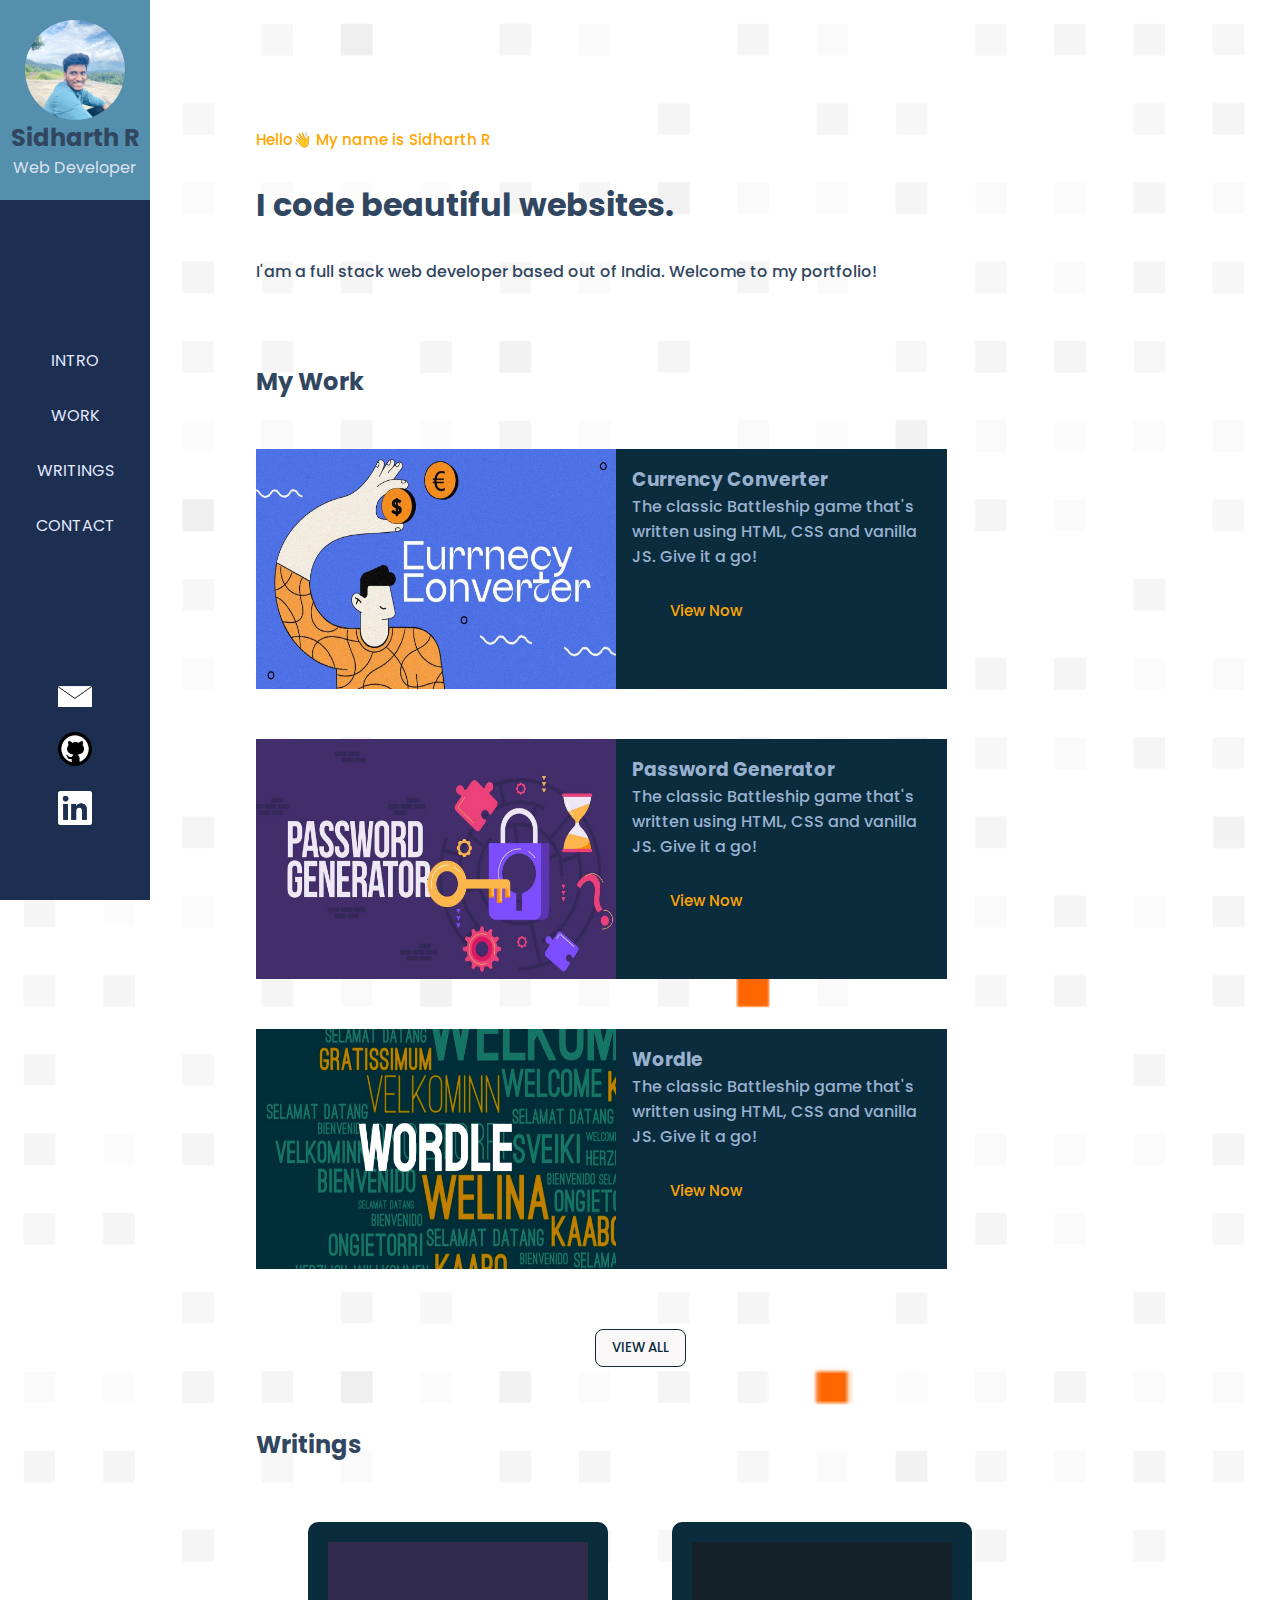
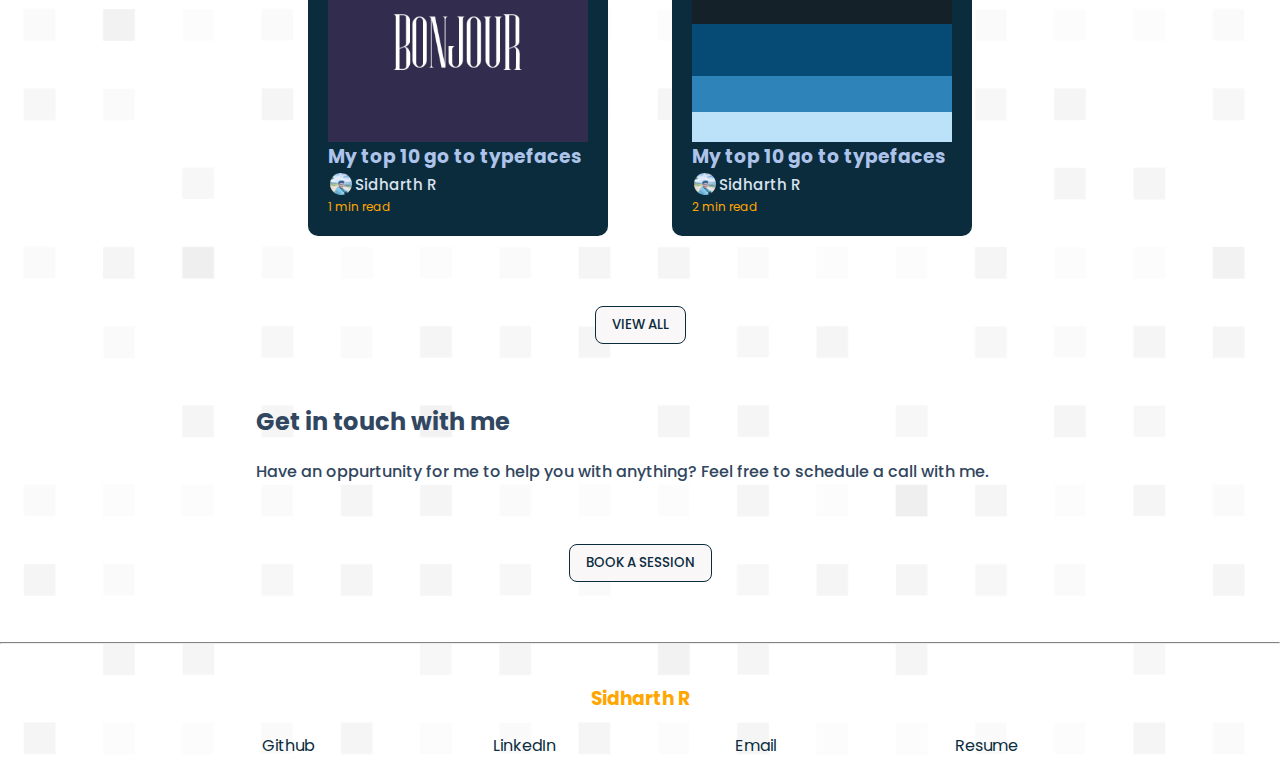
==== index.html @ 85b6b68c "initial updated" ====
<!DOCTYPE html>
<html lang="en">

<head>
    <meta charset="UTF-8">
    <meta name="viewport" content="width=device-width, initial-scale=1.0">
    <title>My Portfolio</title>
    <link rel="icon" type="image/x-icon" href="dp.jpg">
    <link rel="stylesheet" href="resume-css.css">
    <link rel="preconnect" href="https://fonts.googleapis.com">
    <link rel="preconnect" href="https://fonts.gstatic.com" crossorigin>
    <link
        href="https://fonts.googleapis.com/css2?family=Nunito+Sans:ital,opsz,wght@0,6..12,200..1000;1,6..12,200..1000&family=Poppins:ital,wght@0,100;0,200;0,300;0,400;0,500;0,600;0,700;0,800;0,900;1,100;1,200;1,300;1,400;1,500;1,600;1,700;1,800;1,900&display=swap"
        rel="stylesheet">
</head>

<body>


    <div class="sidebar">
        <div class="profile">
            <div class="dp-container">
                <img src="images/dp.jpg">
            </div>
            <h2>Sidharth R</h2>
            <p>Web Developer</p>

        </div>

        <div class="internal-links">
            <ul>
                <li><a href="#intro">INTRO</a></li>
                <li><a href="#work">WORK</a></li>
                <li><a href="#writings">WRITINGS</a></li>
                <li><a href="#contact">CONTACT</a></li>
            </ul>

        </div>

        <div class="social-media-links">

            <div class="mail icon">
                <a href="mailto:sidharthr333@gmail.com">
                <img src="images/mail-icon1.png"></a>
            </div>
            <div class="github icon">
                <a href="https://github.com/SidharthR27">
                <img src="images/icons8-github-480.png"></a>
            </div>
            <div class="linkedin icon">
                <a href="https://www.linkedin.com/in/sidharthr27/">
                <img src="images/linkedin-icon1.png"></a>
            </div>


        </div>
    </div>




    <div class="main-content">
        <div class="hamburger">
            <img src="images/menu.png">
        </div>

        <div class="intro" id="intro">
            <h5 class="intro-h5">Hello👋 My name is Sidharth R</h5>
            <h1>I code beautiful websites.</h1>
            <h4>I'am a full stack web developer based out of India. Welcome to my portfolio!</h4>
        </div>





        <div class="my-work" id="work">


            <h2> My Work</h2>

            <div id="addWork"></div>

        </div>

            <div class="button">
                <button id="viewAllWorks">VIEW ALL</button>
            </div>
        


        <div class="writings" id="writings">
            <h2>Writings</h2>
            <div class="writing-container">
                <div class="writing1">
                    <!-- <div class="writing-image-container"> -->
                    <img class="writing-image" src="images/bonjour-image.jpg">
                    <!-- </div> -->
                    <div class="writing-content">
                        <h3>My top 10 go to typefaces</h3>
                        <div class="author-info">
                            <div class="image-dp-container">
                                <img class="image-dp" src="images/dp.jpg">
                            </div>
                            <h5>Sidharth R</h5>
                        </div>
                        <p class="reading-time">1 min read</p>
                    </div>


                </div>


                <div class="writing1">
                    <!-- <div class="writing-image-container"> -->
                    <img class="writing-image" src="images/color-image.png">
                    <!-- </div> -->
                    <div class="writing-content">
                        <h3>My top 10 go to typefaces</h3>
                        <div class="author-info">
                            <div class="image-dp-container">
                                <img class="image-dp" src="images/dp.jpg">
                            </div>
                            <h5>Sidharth R</h5>
                        </div>
                        <p class="reading-time">2 min read</p>
                    </div>


                </div>
            </div>
            <div class="button">
                <button>VIEW ALL</button>
            </div>


        </div>

        <div class="contact" id="contact">
            <h2>Get in touch with me</h2>
            <h4 class="contact-me-sub">Have an oppurtunity for me to help you with anything? Feel free to schedule a
                call with me.</h4>
            <div class="button">
                <button>BOOK A SESSION</button>
            </div>
        </div>

    </div>

    <hr>
    <footer>
        <h3>Sidharth R</h3>
        <ul>
            <li><a href="https://github.com/SidharthR27">Github</a></li>
            <li><a href="https://www.linkedin.com/in/sidharthr27/">LinkedIn</a></li>
            <li><a href="mailto:sidharthr333@gmail.com">Email</a></li>
            <li><a href="https://drive.google.com/file/d/1Voav_3YEhjeQL0-nnRwq0PafEG0AlIxH/view?usp=drive_link"> Resume</a></li>
            <!-- <li><a href="#"> Blog</a></li> -->
        </ul>
    </footer>

    <script src="script.js"></script>
</body>

</html>
---- resume-css.css ----
* {
    margin: 0px;
    padding: 0px;
    text-decoration: none;
    box-sizing: border-box;
}


body {
    background-color: #F9F7F7;
    color: #314660;
    font-family: "Poppins", sans-serif;


    background-color: #ffffff;
    background-image: url("data:image/svg+xml,%3Csvg xmlns='http://www.w3.org/2000/svg' viewBox='0 0 2000 1500'%3E%3Cdefs%3E%3Crect stroke='%23ffffff' stroke-width='0.6' width='1' height='1' id='s'/%3E%3Cpattern id='a' width='3' height='3' patternUnits='userSpaceOnUse' patternTransform='scale(50) translate(-980 -735)'%3E%3Cuse fill='%23fcfcfc' href='%23s' y='2'/%3E%3Cuse fill='%23fcfcfc' href='%23s' x='1' y='2'/%3E%3Cuse fill='%23fafafa' href='%23s' x='2' y='2'/%3E%3Cuse fill='%23fafafa' href='%23s'/%3E%3Cuse fill='%23f7f7f7' href='%23s' x='2'/%3E%3Cuse fill='%23f7f7f7' href='%23s' x='1' y='1'/%3E%3C/pattern%3E%3Cpattern id='b' width='7' height='11' patternUnits='userSpaceOnUse' patternTransform='scale(50) translate(-980 -735)'%3E%3Cg fill='%23f5f5f5'%3E%3Cuse href='%23s'/%3E%3Cuse href='%23s' y='5' /%3E%3Cuse href='%23s' x='1' y='10'/%3E%3Cuse href='%23s' x='2' y='1'/%3E%3Cuse href='%23s' x='2' y='4'/%3E%3Cuse href='%23s' x='3' y='8'/%3E%3Cuse href='%23s' x='4' y='3'/%3E%3Cuse href='%23s' x='4' y='7'/%3E%3Cuse href='%23s' x='5' y='2'/%3E%3Cuse href='%23s' x='5' y='6'/%3E%3Cuse href='%23s' x='6' y='9'/%3E%3C/g%3E%3C/pattern%3E%3Cpattern id='h' width='5' height='13' patternUnits='userSpaceOnUse' patternTransform='scale(50) translate(-980 -735)'%3E%3Cg fill='%23f5f5f5'%3E%3Cuse href='%23s' y='5'/%3E%3Cuse href='%23s' y='8'/%3E%3Cuse href='%23s' x='1' y='1'/%3E%3Cuse href='%23s' x='1' y='9'/%3E%3Cuse href='%23s' x='1' y='12'/%3E%3Cuse href='%23s' x='2'/%3E%3Cuse href='%23s' x='2' y='4'/%3E%3Cuse href='%23s' x='3' y='2'/%3E%3Cuse href='%23s' x='3' y='6'/%3E%3Cuse href='%23s' x='3' y='11'/%3E%3Cuse href='%23s' x='4' y='3'/%3E%3Cuse href='%23s' x='4' y='7'/%3E%3Cuse href='%23s' x='4' y='10'/%3E%3C/g%3E%3C/pattern%3E%3Cpattern id='c' width='17' height='13' patternUnits='userSpaceOnUse' patternTransform='scale(50) translate(-980 -735)'%3E%3Cg fill='%23f2f2f2'%3E%3Cuse href='%23s' y='11'/%3E%3Cuse href='%23s' x='2' y='9'/%3E%3Cuse href='%23s' x='5' y='12'/%3E%3Cuse href='%23s' x='9' y='4'/%3E%3Cuse href='%23s' x='12' y='1'/%3E%3Cuse href='%23s' x='16' y='6'/%3E%3C/g%3E%3C/pattern%3E%3Cpattern id='d' width='19' height='17' patternUnits='userSpaceOnUse' patternTransform='scale(50) translate(-980 -735)'%3E%3Cg fill='%23ffffff'%3E%3Cuse href='%23s' y='9'/%3E%3Cuse href='%23s' x='16' y='5'/%3E%3Cuse href='%23s' x='14' y='2'/%3E%3Cuse href='%23s' x='11' y='11'/%3E%3Cuse href='%23s' x='6' y='14'/%3E%3C/g%3E%3Cg fill='%23efefef'%3E%3Cuse href='%23s' x='3' y='13'/%3E%3Cuse href='%23s' x='9' y='7'/%3E%3Cuse href='%23s' x='13' y='10'/%3E%3Cuse href='%23s' x='15' y='4'/%3E%3Cuse href='%23s' x='18' y='1'/%3E%3C/g%3E%3C/pattern%3E%3Cpattern id='e' width='47' height='53' patternUnits='userSpaceOnUse' patternTransform='scale(50) translate(-980 -735)'%3E%3Cg fill='%23F60'%3E%3Cuse href='%23s' x='2' y='5'/%3E%3Cuse href='%23s' x='16' y='38'/%3E%3Cuse href='%23s' x='46' y='42'/%3E%3Cuse href='%23s' x='29' y='20'/%3E%3C/g%3E%3C/pattern%3E%3Cpattern id='f' width='59' height='71' patternUnits='userSpaceOnUse' patternTransform='scale(50) translate(-980 -735)'%3E%3Cg fill='%23F60'%3E%3Cuse href='%23s' x='33' y='13'/%3E%3Cuse href='%23s' x='27' y='54'/%3E%3Cuse href='%23s' x='55' y='55'/%3E%3C/g%3E%3C/pattern%3E%3Cpattern id='g' width='139' height='97' patternUnits='userSpaceOnUse' patternTransform='scale(50) translate(-980 -735)'%3E%3Cg fill='%23F60'%3E%3Cuse href='%23s' x='11' y='8'/%3E%3Cuse href='%23s' x='51' y='13'/%3E%3Cuse href='%23s' x='17' y='73'/%3E%3Cuse href='%23s' x='99' y='57'/%3E%3C/g%3E%3C/pattern%3E%3C/defs%3E%3Crect fill='url(%23a)' width='100%25' height='100%25'/%3E%3Crect fill='url(%23b)' width='100%25' height='100%25'/%3E%3Crect fill='url(%23h)' width='100%25' height='100%25'/%3E%3Crect fill='url(%23c)' width='100%25' height='100%25'/%3E%3Crect fill='url(%23d)' width='100%25' height='100%25'/%3E%3Crect fill='url(%23e)' width='100%25' height='100%25'/%3E%3Crect fill='url(%23f)' width='100%25' height='100%25'/%3E%3Crect fill='url(%23g)' width='100%25' height='100%25'/%3E%3C/svg%3E");
    /* background-attachment: fixed; */
    background-size: cover;

}

img {
    display: block;
    max-width: 100%;
}



.sidebar {
    background-color: #1d2f51;
    position: fixed;
    top: 0px;
    bottom: 0px;
    left: 0px;
    display: flex;
    flex-direction: column;
    justify-content: space-between;
    align-items: center;
    width: 150px;
    padding-bottom: 50px;
    transition: transform 0.3s ease-in-out;

}

.dp-container {
    width: 100px;
    margin: 0 auto;

    & img {
        border-radius: 50%;
    }
}


.profile {
    width: 100%;
    padding: 20px 0px;
    background-color: #548fad;
    margin: 0 auto;
    text-align: center;
}

.internal-links ul {
    display: flex;
    flex-direction: column;
    justify-content: space-evenly;
    align-items: center;

    & li a {
        display: inline-block;
        color: #e1e8ff;
        padding: 10px 20px;
        margin: 5px auto;
        border-radius: 5px;
        text-align: center;

    }
}

li a:hover {
    background-color: #0a2c3d;

}


.social-media-links {
    display: flex;
    flex-direction: column;
    justify-content: space-evenly;
    align-items: center;


}


.icon {
    width: 34px;
    margin-bottom: 25px;

}

.icon:hover {
    cursor: pointer;
}

.github {
    background-color: black;
    height: 34px;
    border-radius: 50%;
}



.main-content {
    padding-top: 10%;
    width: 60%;
    margin: 0 auto;


}

.intro-h5 {
    color: orange;
}
.intro {
    margin-bottom: 80px;
}

h4,
h5 {
    font-weight: 500;
}

h1 {
    margin: 30px 0px;
}

h5 {
    font-size: 15px;
    color: #DBE2EF;
}


.work1 {
    display: flex;
    flex-direction: row;
    margin: 50px 0px;
    max-width: fit-content;
    color: #99b1cf;
    width: 90%;
    max-width: 900px;
    min-width: 590px;
    border-radius: 8px;

}

.work1:hover {
    box-shadow: 1px 1px 8px 4px #548fad;
}


.work1-image {
    width: 360px;
    height: 240px;
}

.work-content {
    padding: 16px;
    /* height: 200px; */
    background-color: #0a2c3d;
}

.neetocode-link {
    padding: 30px;

}

.neetocode-link a {
    color: orange;
    padding: 8px;
    border-radius: 6px;
    transition-property: padding;
    transition-duration: 1.5s;
    transition-timing-function: cubic-bezier(0.20, 1.00, 0.22, 1.00);
}

.neetocode-link a:hover {
    background-color: #F9F7F7;
    padding: 8px 6%;
}

button {
    color: #0a2c3d;
    padding: 8px 16px;
    background-color: #F9F7F7;
    border: solid 1px #0a2c3d;
    border-radius: 8px;
    margin: 0 auto;
    cursor: pointer;
    font-family: "Poppins", sans-serif;
    font-weight: 500;
}

button:hover {
    background-color: #0a2c3d;
    color: white;
}

.button {
    margin: 60px auto;
    text-align: center;

}

li {
    list-style: none;
}


p {
    color: #DBE2EF;
}

.writing-container {
    padding: 60px 20px 10px;
    display: flex;
    justify-content: space-around;
    min-width: 740px;

}


.writing-image {
    width: 260px;
    height: 200px;
}


.writing1 {
    background-color: #0a2c3d;
    padding: 20px;
    border-radius: 10px;
}


.writing1:hover {
    box-shadow: 1px 1px 8px 4px #548fad;
}

.writing-content {
    color: #aec3ea;
}

.image-dp-container {
    width: 22px;

}

.image-dp {
    border-radius: 50%;
}

.author-info {
    display: flex;
    justify-content: space-between;
    width: 110px;
    padding: 2px;
}

.reading-time {
    font-size: 12px;
    color: rgb(255, 166, 0);
}

.contact-me-sub {
    margin: 20px 0;
}

hr {
    border-top: solid 1px rgb(133, 129, 129);
}

footer {
    width: 60%;
    margin: 20px auto;

}

footer ul {
    display: flex;
    flex-direction: row;
    justify-content: space-between;
    align-items: center;
    flex-wrap: wrap;

}

footer ul li a {
    color: #0a2c3d;
    padding: 6px;
    border-radius: 4px;
}

footer h3 {
    color: rgb(255, 166, 0);
    text-align: center;
    padding: 20px;

}

.hamburger {
    display: none;
    cursor: pointer;
    width: 40px;
    margin-top: -10px;
    margin-bottom: 50px;
}

.sidebar.active {
    transform: translateX(0);

}

@media screen and (max-width: 930px) {

    .hamburger {
        display: block;
    }

    .main-content {
        width: 90%;
    }

    .sidebar {
        transform: translateX(-100%);
        width: 50%;
    }

    .sidebar.active {
        transform: translateX(0);
    }

    .my-work {
        display: flex;
        flex-direction: column;
        align-items: center;
    }

    .work1 {
        flex-direction: column;
        justify-content: center;
        align-items: center;
        min-width: 100px;
    }

    .writing-container {
        flex-direction: column;
        gap: 50px;
        align-items: center;
        min-width: 90%;
    }

    footer {
        width: 100%;
    }

    .work-content {
        max-width: 360px;
        width: 100%;
    }

}
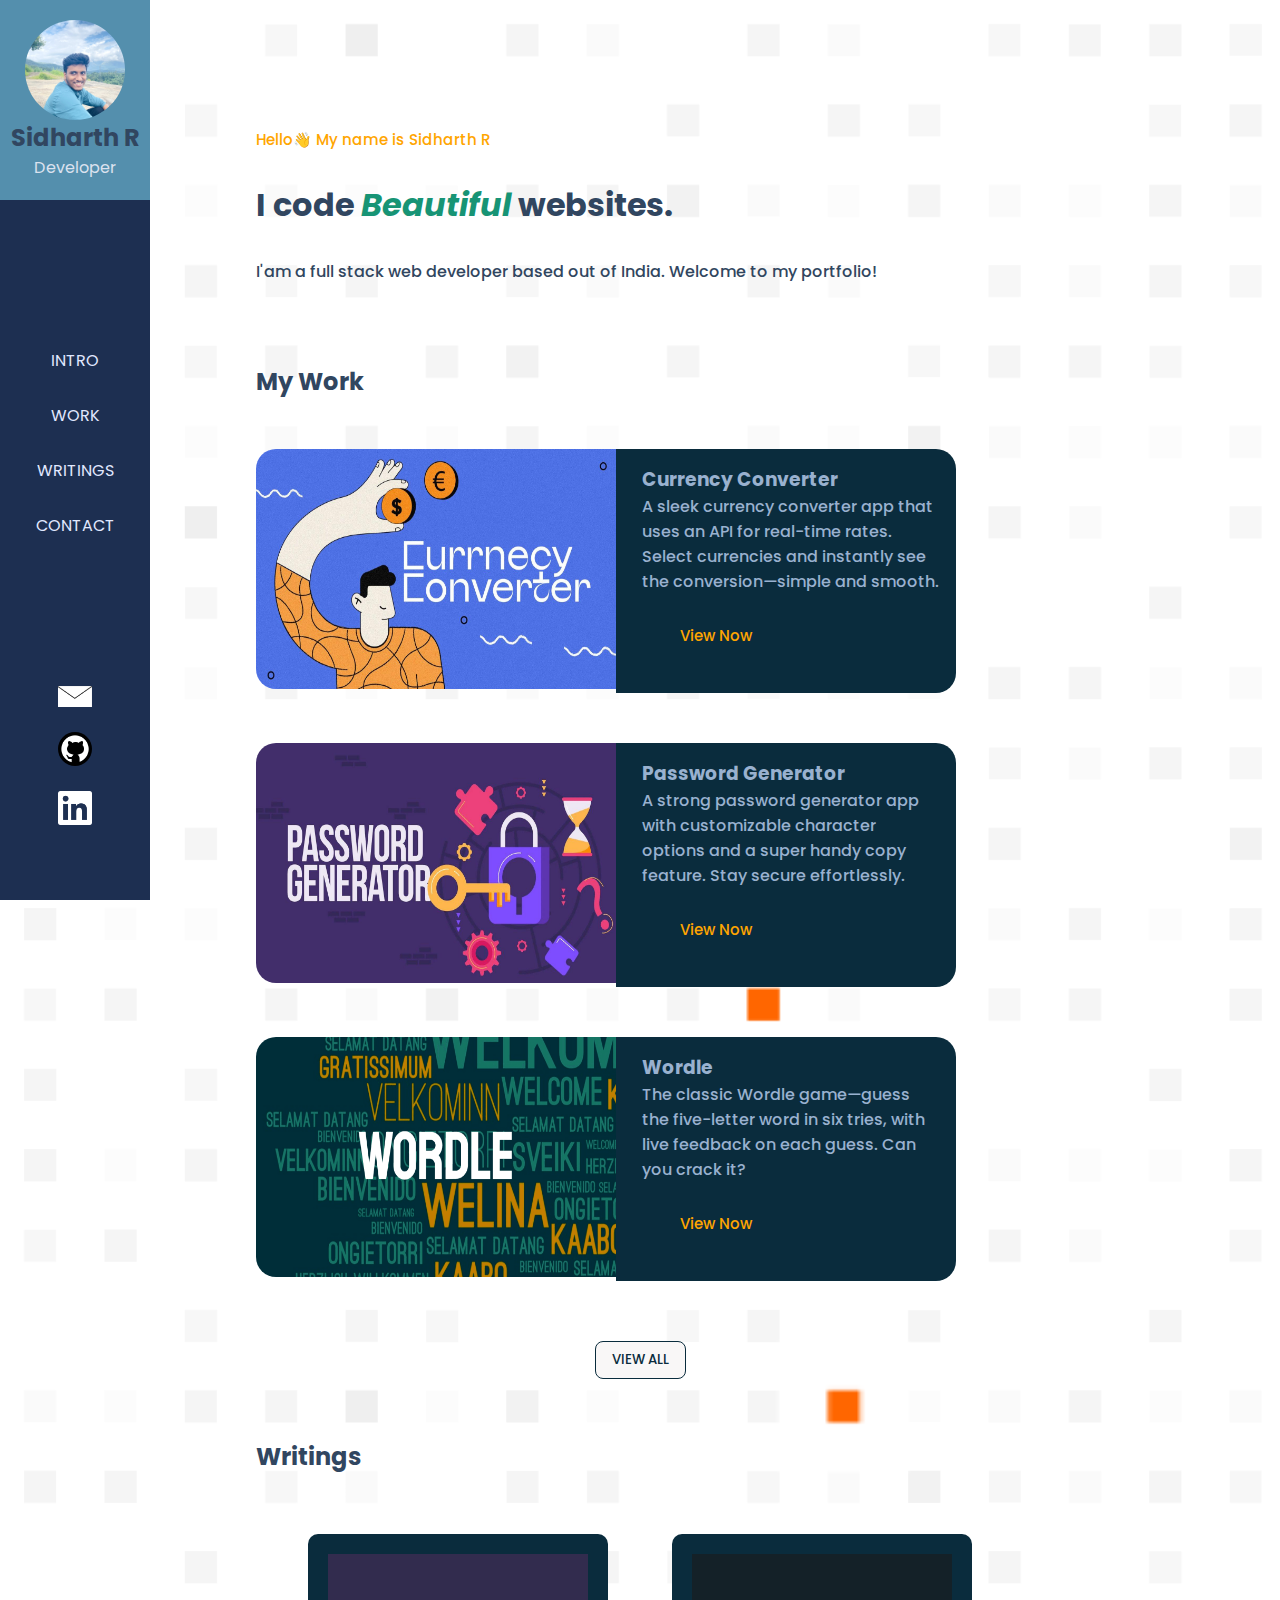
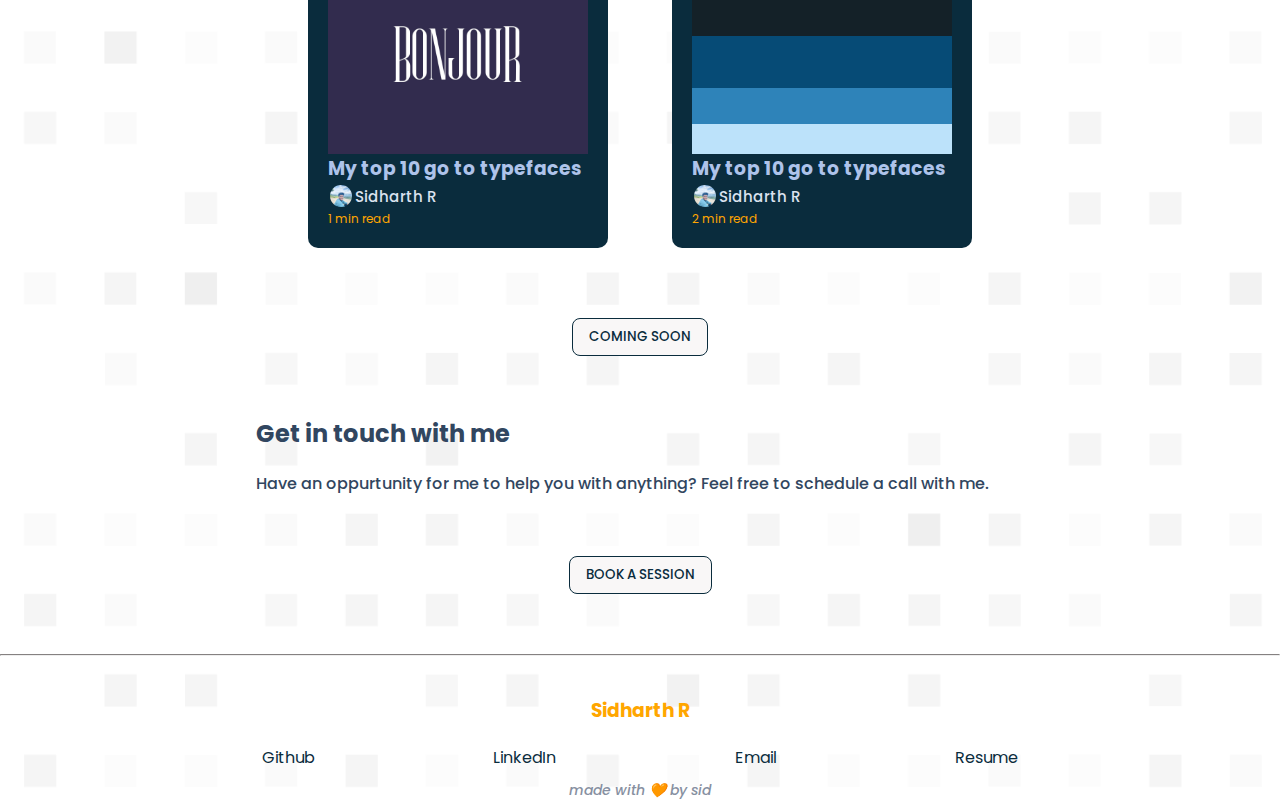
==== commit f142b030: "added footer lines and few" ====
--- a/index.html
+++ b/index.html
@@ -23,7 +23,7 @@
                 <img src="images/dp.jpg">
             </div>
             <h2>Sidharth R</h2>
-            <p>Web Developer</p>
+            <p>Developer</p>
 
         </div>
 
@@ -66,7 +66,7 @@
 
         <div class="intro" id="intro">
             <h5 class="intro-h5">Hello👋 My name is Sidharth R</h5>
-            <h1>I code beautiful websites.</h1>
+            <h1>I code <span>Beautiful</span> websites.</h1>
             <h4>I'am a full stack web developer based out of India. Welcome to my portfolio!</h4>
         </div>
 
@@ -130,7 +130,7 @@
                 </div>
             </div>
             <div class="button">
-                <button>VIEW ALL</button>
+                <button>COMING SOON</button>
             </div>
 
 
@@ -141,7 +141,7 @@
             <h4 class="contact-me-sub">Have an oppurtunity for me to help you with anything? Feel free to schedule a
                 call with me.</h4>
             <div class="button">
-                <button>BOOK A SESSION</button>
+                <a href="mailto:sidharthr333@gmail.com"><button>BOOK A SESSION</button></a>
             </div>
         </div>
 
@@ -157,6 +157,7 @@
             <li><a href="https://drive.google.com/file/d/1Voav_3YEhjeQL0-nnRwq0PafEG0AlIxH/view?usp=drive_link"> Resume</a></li>
             <!-- <li><a href="#"> Blog</a></li> -->
         </ul>
+        <h4 class="footerLine">made with &#129505 by sid</h4>
     </footer>
 
     <script src="script.js"></script>
--- a/resume-css.css
+++ b/resume-css.css
@@ -116,8 +116,14 @@
     width: 60%;
     margin: 0 auto;
 
-
-}
+}
+
+span{
+    font-style: italic;
+    /* color: #3a8eb9; */
+    color: #179475;
+}
+
 
 .intro-h5 {
     color: orange;
@@ -149,8 +155,10 @@
     color: #99b1cf;
     width: 90%;
     max-width: 900px;
-    min-width: 590px;
+    /* min-width: 590px; */
+    min-width: 700px;
     border-radius: 8px;
+    border-radius: 20px
 
 }
 
@@ -162,12 +170,15 @@
 .work1-image {
     width: 360px;
     height: 240px;
+    border-radius: 20px 0px 0px 20px;
 }
 
 .work-content {
-    padding: 16px;
+    /* padding: 16px; */
+    padding: 16px 16px 16px 26px;
     /* height: 200px; */
     background-color: #0a2c3d;
+    border-radius: 0px 20px 20px 0px;
 }
 
 .neetocode-link {
@@ -301,6 +312,10 @@
     border-radius: 4px;
 }
 
+footer ul li a:hover {
+    color: #e1e8ff;
+}
+
 footer h3 {
     color: rgb(255, 166, 0);
     text-align: center;
@@ -321,6 +336,15 @@
 
 }
 
+.footerLine {
+    margin: 10px 0px -10px 0px;
+    text-align: center;
+    font-size: 14px;
+    color: #8790a1;
+    font-style: italic;
+}
+
+
 @media screen and (max-width: 930px) {
 
     .hamburger {
@@ -343,6 +367,12 @@
     .my-work {
         display: flex;
         flex-direction: column;
+        align-items: center;
+    }
+    #addWork {
+        display: flex;
+        flex-direction: column;
+        justify-content: center;
         align-items: center;
     }
 
@@ -361,13 +391,19 @@
     }
 
     footer {
-        width: 100%;
+        width: 90%;
+    }
+    .work1-image {
+        border-radius: 20px 20px 0px 0px;
     }
 
     .work-content {
         max-width: 360px;
         width: 100%;
-    }
-
-}
-
+        border-radius: 0px 0px 20px 20px;
+        padding-top: 20px;
+    }
+
+
+}
+
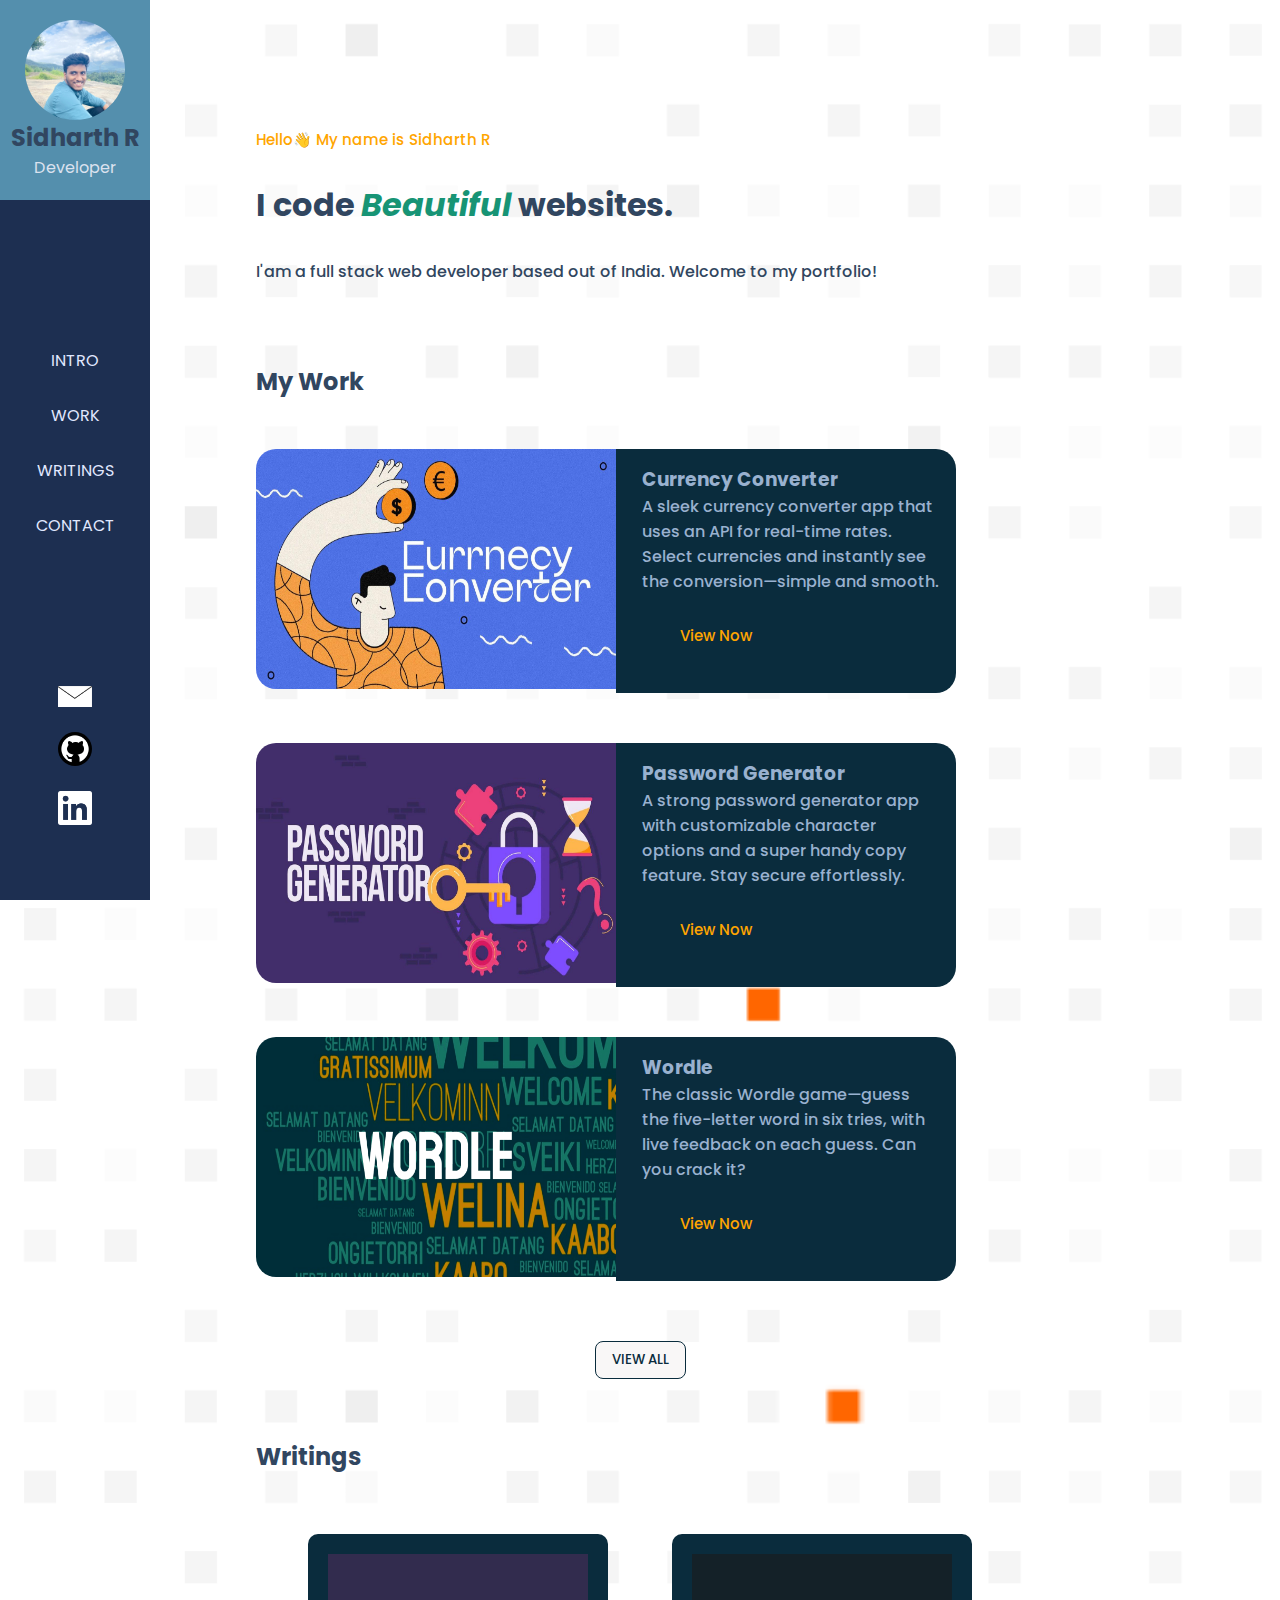
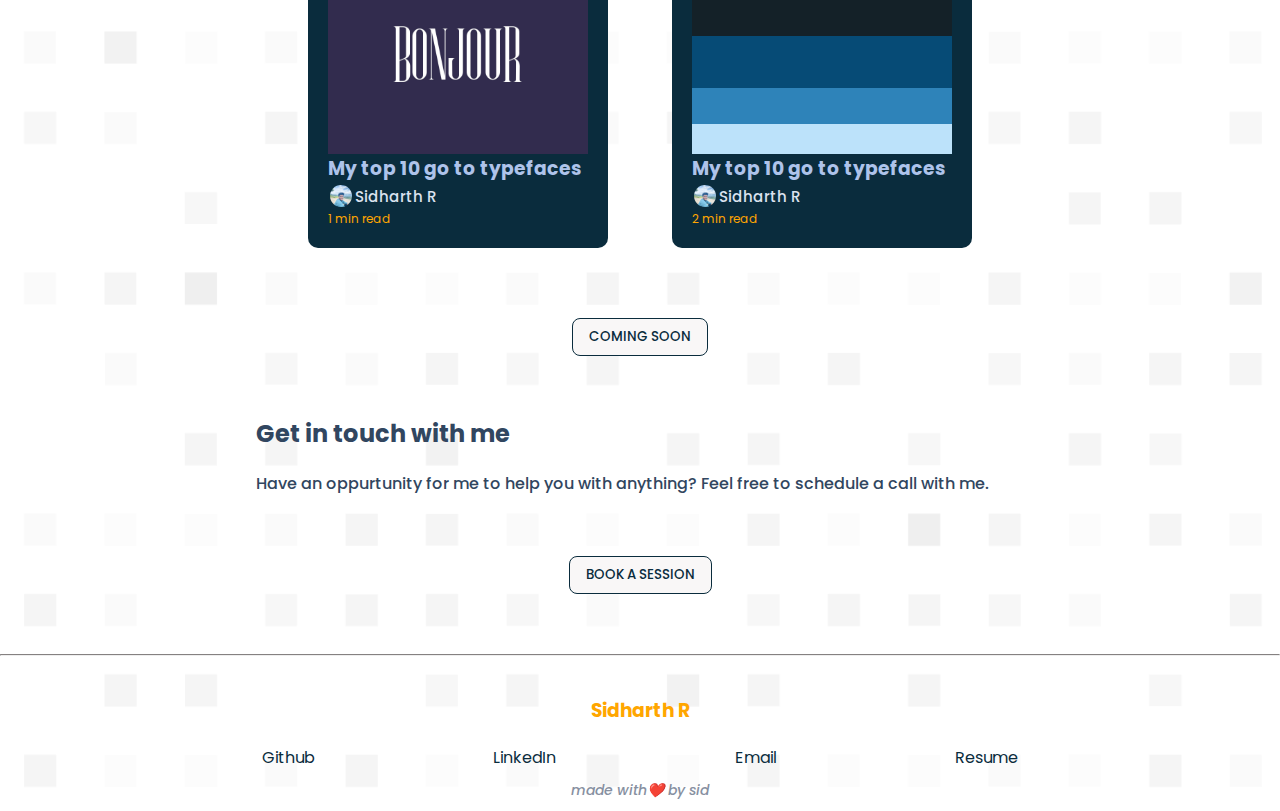
==== commit f4e1dccb: "red heart" ====
--- a/index.html
+++ b/index.html
@@ -157,7 +157,8 @@
             <li><a href="https://drive.google.com/file/d/1Voav_3YEhjeQL0-nnRwq0PafEG0AlIxH/view?usp=drive_link"> Resume</a></li>
             <!-- <li><a href="#"> Blog</a></li> -->
         </ul>
-        <h4 class="footerLine">made with &#129505 by sid</h4>
+        <!-- <h4 class="footerLine">made with &#129505 by sid</h4> -->
+        <h4 class="footerLine">made with❤️ by sid</h4>
     </footer>
 
     <script src="script.js"></script>
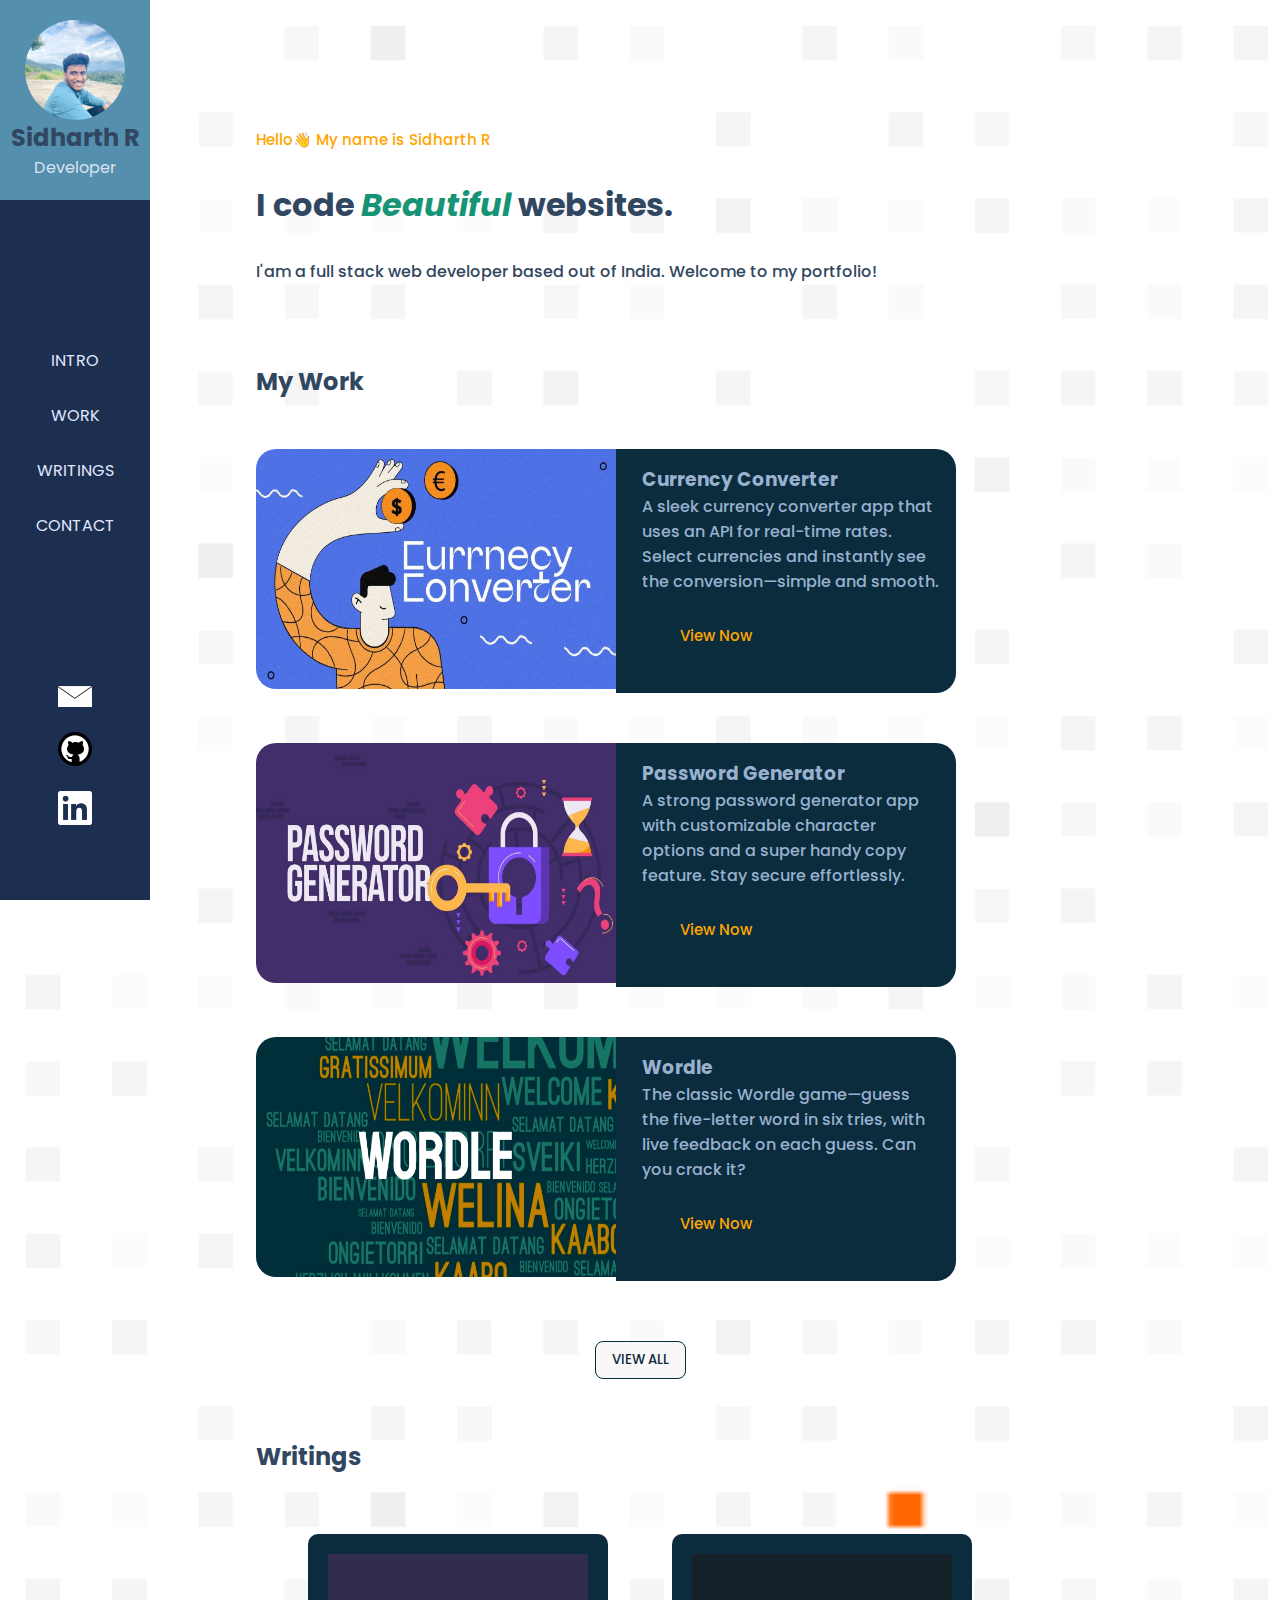
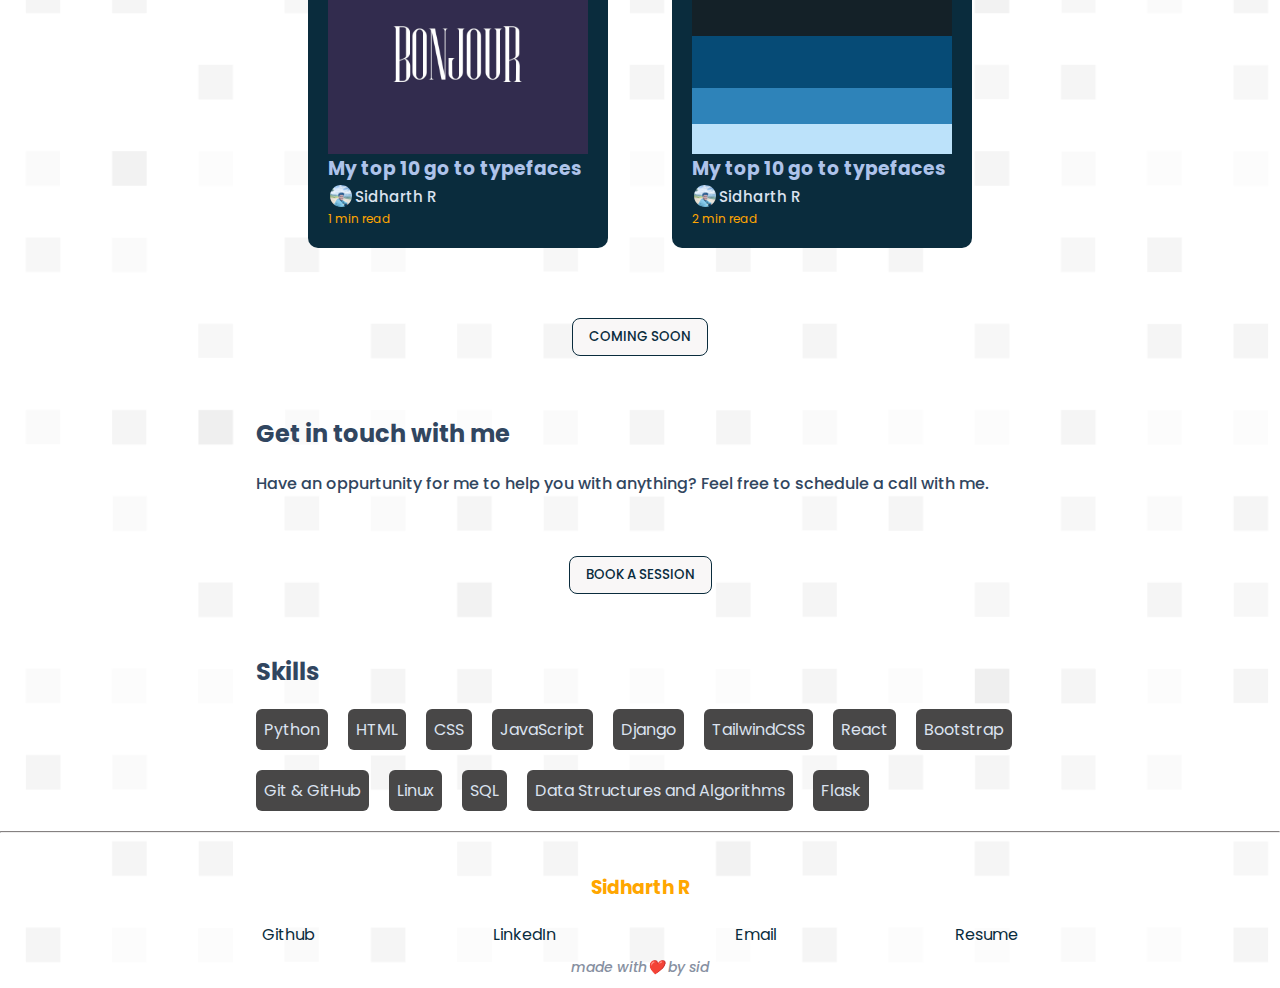
==== commit c147c37b: "added base for skills" ====
--- a/index.html
+++ b/index.html
@@ -145,6 +145,25 @@
             </div>
         </div>
 
+        <div class="skills" id="skills">
+            <h2>Skills</h2>
+            <div id="skillsContainer">
+            <p class="skill">Python</p>
+            <p class="skill">HTML</p>
+            <p class="skill">CSS</p>
+            <p class="skill">JavaScript</p>
+            <p class="skill">Django</p>
+            <p class="skill">TailwindCSS</p>
+            <p class="skill">React</p>
+            <p class="skill">Bootstrap</p>
+            <p class="skill">Git & GitHub</p>
+            <p class="skill">Linux</p>
+            <p class="skill">SQL</p>
+            <p class="skill">Data Structures and Algorithms</p>
+            <p class="skill">Flask</p>
+        </div>
+        </div>
+
     </div>
 
     <hr>
--- a/resume-css.css
+++ b/resume-css.css
@@ -283,6 +283,30 @@
     color: rgb(255, 166, 0);
 }
 
+.skills {
+    margin-bottom: 20px;
+    width: 100%;
+}
+
+
+#skillsContainer {
+
+    margin-top: 20px;
+    display: flex;
+    gap: 20px;
+    flex-wrap: wrap;
+    flex-grow: 0;
+}
+
+.skill{
+    font-size: 16px;
+    background-color: rgb(72, 71, 71);
+    display: inline;
+    padding: 8px;
+    border-radius: 6px;
+}
+
+
 .contact-me-sub {
     margin: 20px 0;
 }
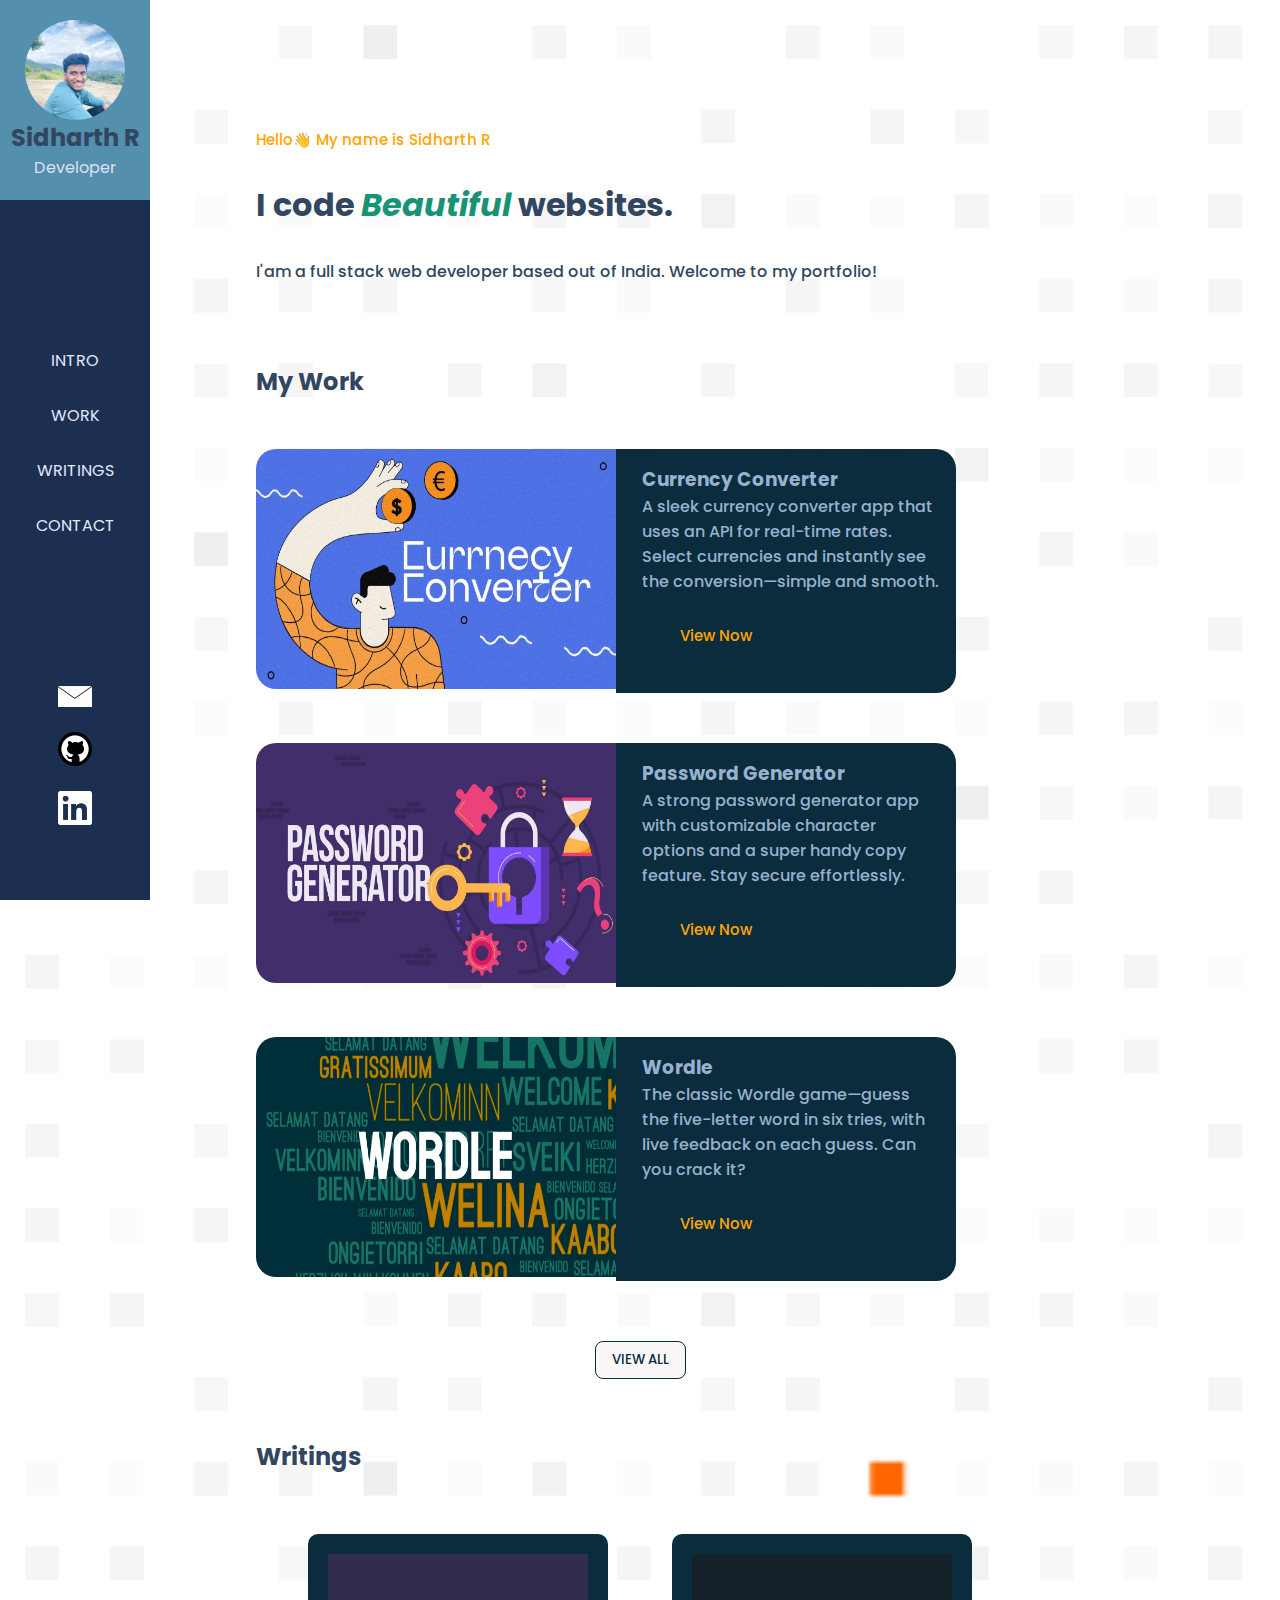
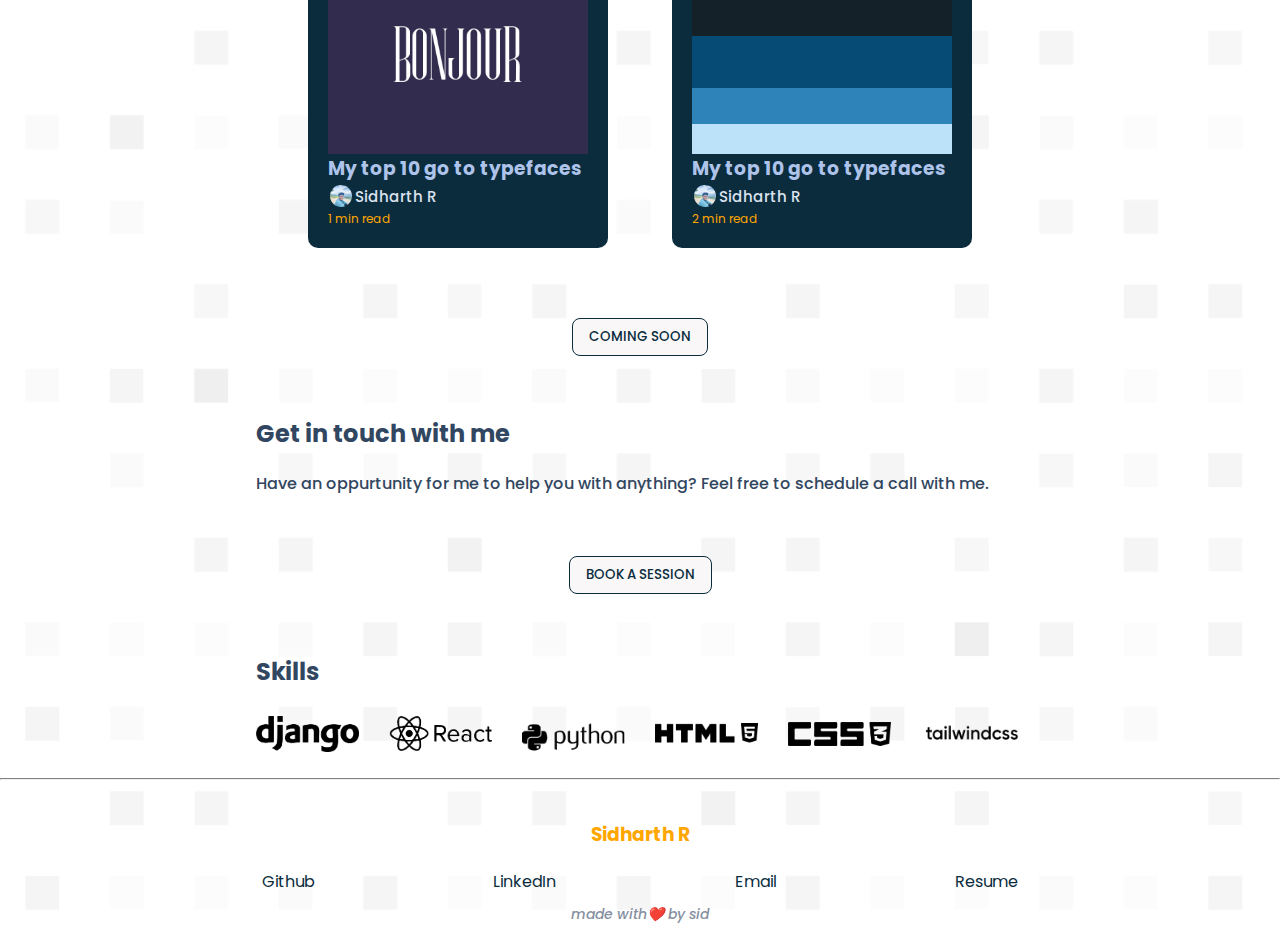
==== commit dd98c5f3: "confused" ====
--- a/index.html
+++ b/index.html
@@ -41,15 +41,15 @@
 
             <div class="mail icon">
                 <a href="mailto:sidharthr333@gmail.com">
-                <img src="images/mail-icon1.png"></a>
+                    <img src="images/mail-icon1.png"></a>
             </div>
             <div class="github icon">
                 <a href="https://github.com/SidharthR27">
-                <img src="images/icons8-github-480.png"></a>
+                    <img src="images/icons8-github-480.png"></a>
             </div>
             <div class="linkedin icon">
                 <a href="https://www.linkedin.com/in/sidharthr27/">
-                <img src="images/linkedin-icon1.png"></a>
+                    <img src="images/linkedin-icon1.png"></a>
             </div>
 
 
@@ -83,10 +83,10 @@
 
         </div>
 
-            <div class="button">
-                <button id="viewAllWorks">VIEW ALL</button>
-            </div>
-        
+        <div class="button">
+            <button id="viewAllWorks">VIEW ALL</button>
+        </div>
+
 
 
         <div class="writings" id="writings">
@@ -148,20 +148,13 @@
         <div class="skills" id="skills">
             <h2>Skills</h2>
             <div id="skillsContainer">
-            <p class="skill">Python</p>
-            <p class="skill">HTML</p>
-            <p class="skill">CSS</p>
-            <p class="skill">JavaScript</p>
-            <p class="skill">Django</p>
-            <p class="skill">TailwindCSS</p>
-            <p class="skill">React</p>
-            <p class="skill">Bootstrap</p>
-            <p class="skill">Git & GitHub</p>
-            <p class="skill">Linux</p>
-            <p class="skill">SQL</p>
-            <p class="skill">Data Structures and Algorithms</p>
-            <p class="skill">Flask</p>
-        </div>
+                <div class="logo-container"><img class="skill" src="/logos/django.png"></div>
+                <div class="logo-container"><img class="skill" src="/logos/react.png"></div>
+                <div class="logo-container"><img class="skill" src="/logos/python.png"></div>
+                <div class="logo-container"><img class="skill" src="/logos/2.png"></div>
+                <div class="logo-container"><img class="skill" src="/logos/css.png"></div>
+                <div class="logo-container"><img class="skill" src="/logos/tailwindcss.png"></div>
+            </div>
         </div>
 
     </div>
@@ -173,14 +166,15 @@
             <li><a href="https://github.com/SidharthR27">Github</a></li>
             <li><a href="https://www.linkedin.com/in/sidharthr27/">LinkedIn</a></li>
             <li><a href="mailto:sidharthr333@gmail.com">Email</a></li>
-            <li><a href="https://drive.google.com/file/d/1Voav_3YEhjeQL0-nnRwq0PafEG0AlIxH/view?usp=drive_link"> Resume</a></li>
+            <li><a href="https://drive.google.com/file/d/1Voav_3YEhjeQL0-nnRwq0PafEG0AlIxH/view?usp=drive_link">
+                    Resume</a></li>
             <!-- <li><a href="#"> Blog</a></li> -->
         </ul>
         <!-- <h4 class="footerLine">made with &#129505 by sid</h4> -->
         <h4 class="footerLine">made with❤️ by sid</h4>
     </footer>
 
-    <script src="script.js"></script>
+    <script defer src="script.js"></script>
 </body>
 
 </html>--- a/resume-css.css
+++ b/resume-css.css
@@ -118,7 +118,7 @@
 
 }
 
-span{
+span {
     font-style: italic;
     /* color: #3a8eb9; */
     color: #179475;
@@ -128,6 +128,7 @@
 .intro-h5 {
     color: orange;
 }
+
 .intro {
     margin-bottom: 80px;
 }
@@ -159,7 +160,6 @@
     min-width: 700px;
     border-radius: 8px;
     border-radius: 20px
-
 }
 
 .work1:hover {
@@ -290,22 +290,36 @@
 
 
 #skillsContainer {
-
     margin-top: 20px;
     display: flex;
-    gap: 20px;
+    gap: 30px;
+    justify-content: center;
+    align-items: center;
+    /* flex-wrap: wrap; */
+    /* flex-grow: 0; */
+    flex-shrink: 0;
+}
+
+.logo-container {
+    /* padding: 40px; */
+    border-radius: 8px;
+    /* width: 300px; */
+    /* height: 80px; */
+    display: flex;
+    align-items: center;
+    justify-content: center;
     flex-wrap: wrap;
-    flex-grow: 0;
-}
-
-.skill{
-    font-size: 16px;
-    background-color: rgb(72, 71, 71);
-    display: inline;
-    padding: 8px;
-    border-radius: 6px;
-}
-
+
+}
+
+.logo-container:hover {
+    background-color: #179475;
+}
+
+.skill {
+    /* margin: 50px; */
+    width: 200px;
+}
 
 .contact-me-sub {
     margin: 20px 0;
@@ -393,6 +407,7 @@
         flex-direction: column;
         align-items: center;
     }
+
     #addWork {
         display: flex;
         flex-direction: column;
@@ -417,6 +432,7 @@
     footer {
         width: 90%;
     }
+
     .work1-image {
         border-radius: 20px 20px 0px 0px;
     }
@@ -427,7 +443,12 @@
         border-radius: 0px 0px 20px 20px;
         padding-top: 20px;
     }
-
-
-}
-
+    #skillsContainer {
+        flex-wrap: wrap;
+    }
+    .logo-container {
+        width: 150px;
+    }
+
+
+}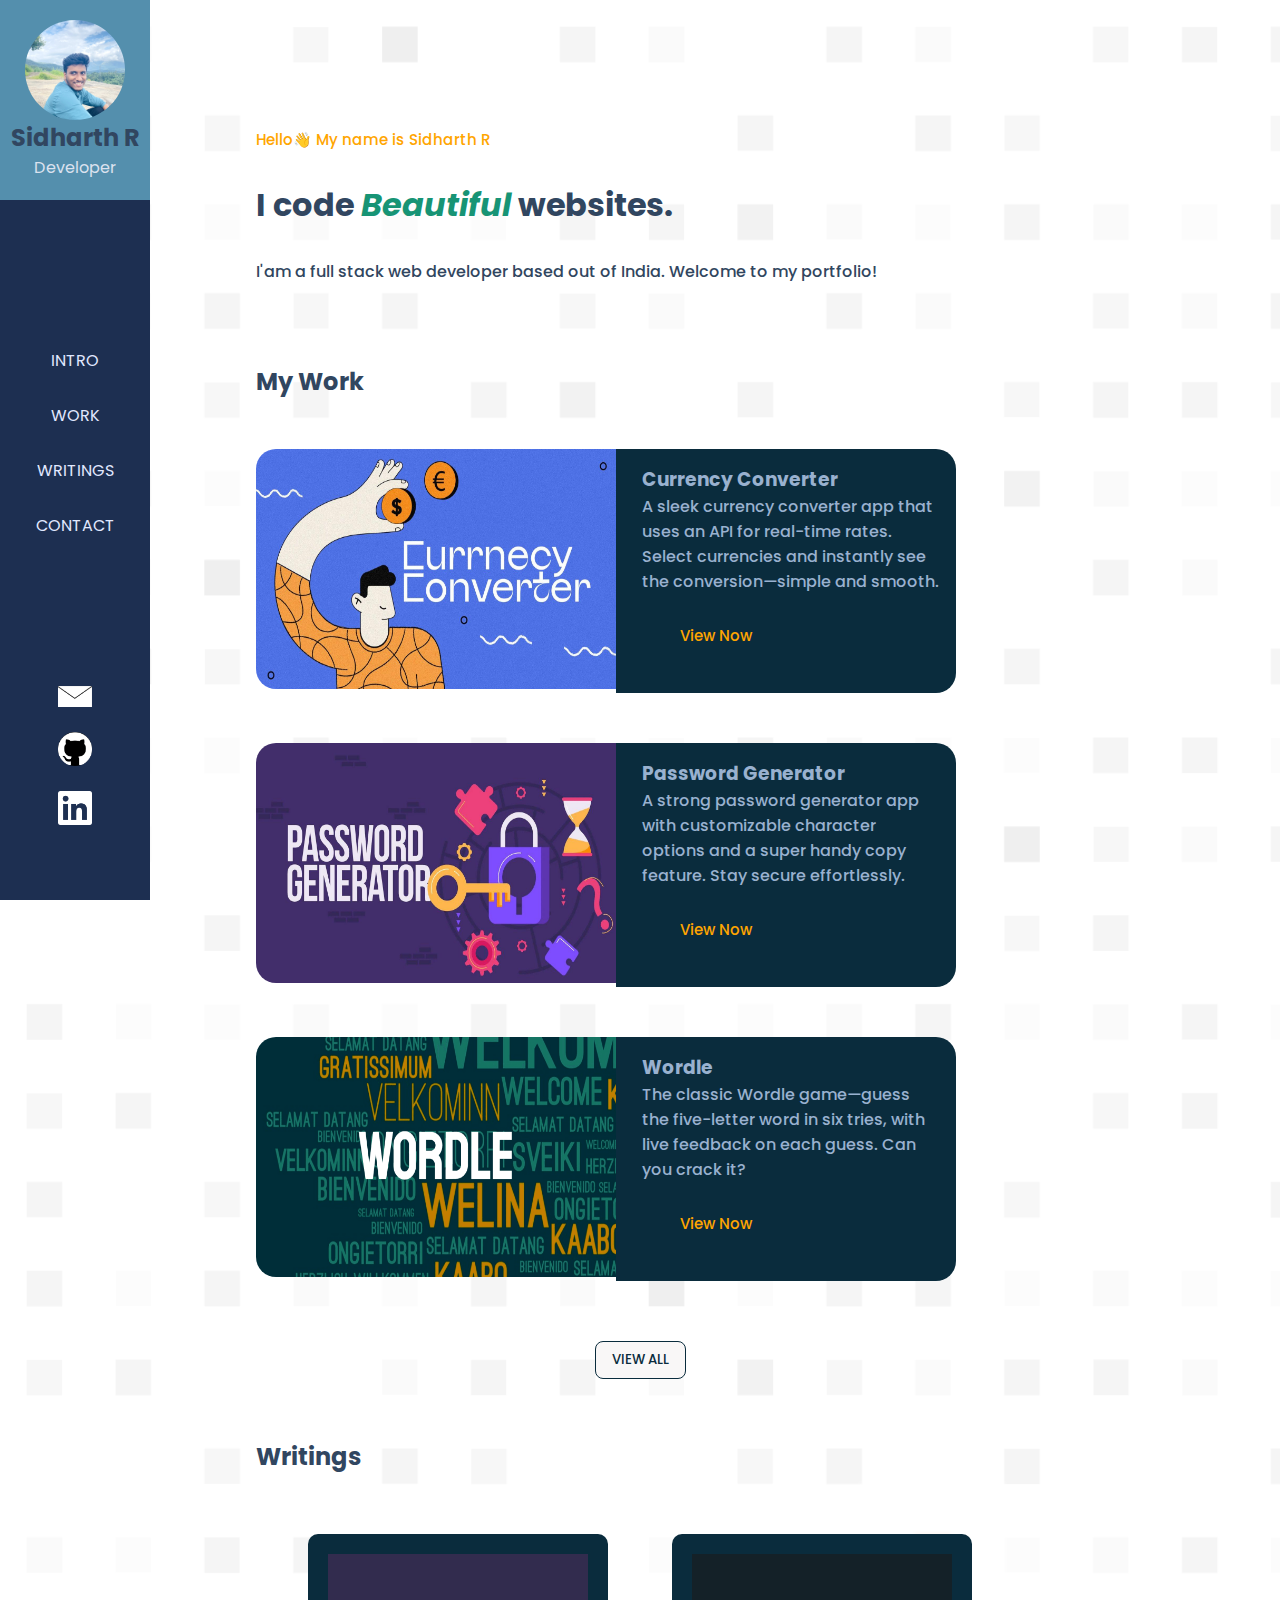
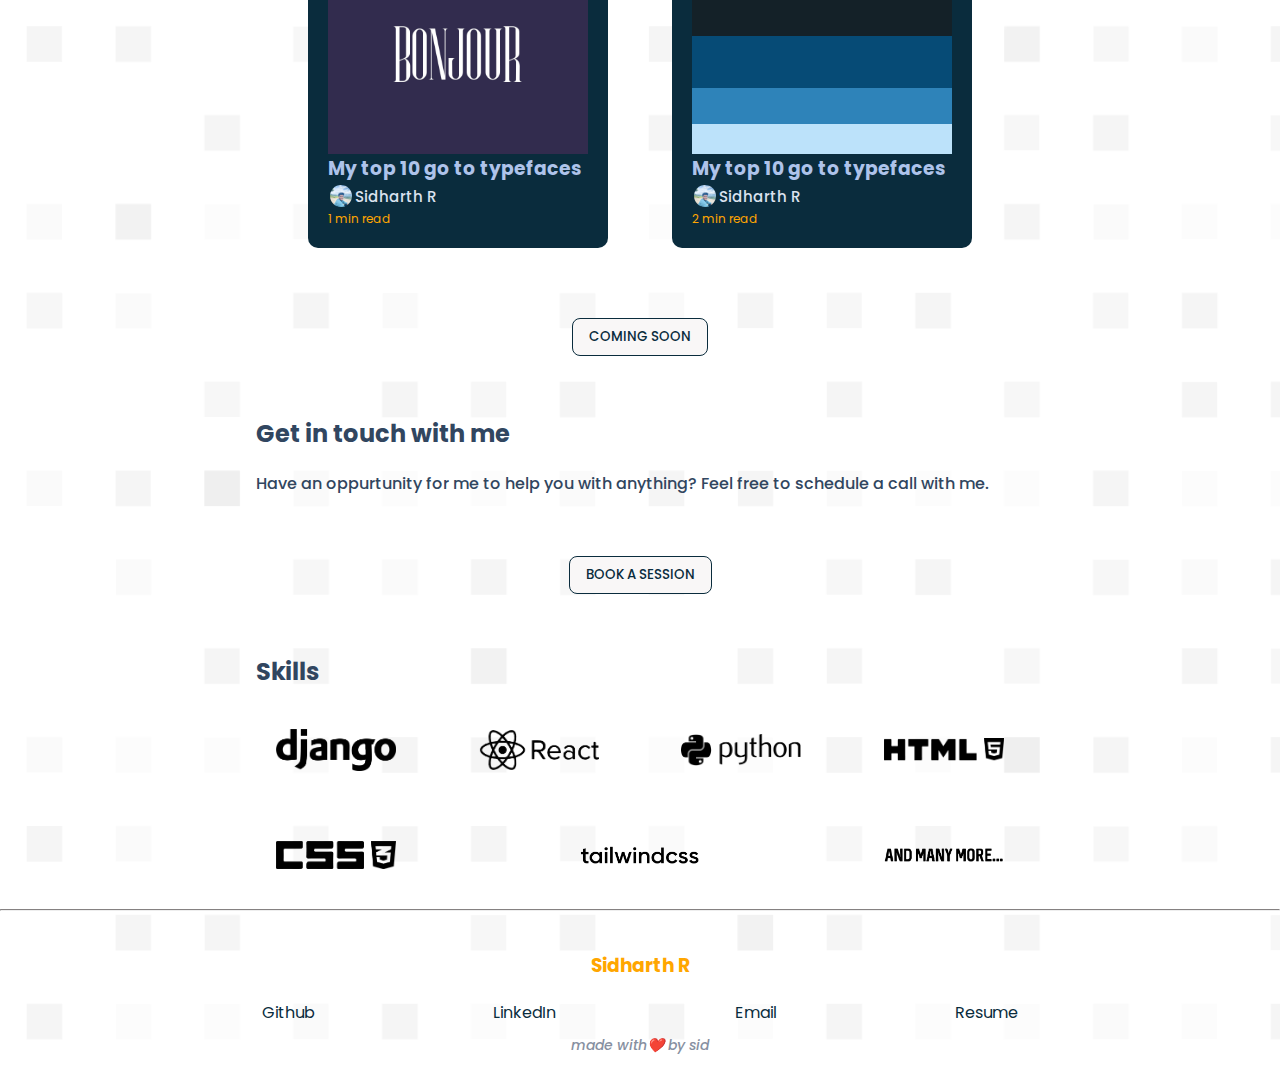
==== commit 41f5776f: "updated" ====
--- a/index.html
+++ b/index.html
@@ -45,7 +45,7 @@
             </div>
             <div class="github icon">
                 <a href="https://github.com/SidharthR27">
-                    <img src="images/icons8-github-480.png"></a>
+                    <img src="images/github.png"></a>
             </div>
             <div class="linkedin icon">
                 <a href="https://www.linkedin.com/in/sidharthr27/">
@@ -154,6 +154,9 @@
                 <div class="logo-container"><img class="skill" src="/logos/2.png"></div>
                 <div class="logo-container"><img class="skill" src="/logos/css.png"></div>
                 <div class="logo-container"><img class="skill" src="/logos/tailwindcss.png"></div>
+                <!-- <div class="logo-container"><img class="skill" src="/logos/coming.png"></div> -->
+                <!-- <div class="logo-container"><img class="skill" src="/logos/many.png"></div> -->
+                <div class="logo-container"><img class="skill" src="/logos/many1.png"></div>
             </div>
         </div>
 
--- a/resume-css.css
+++ b/resume-css.css
@@ -292,23 +292,21 @@
 #skillsContainer {
     margin-top: 20px;
     display: flex;
-    gap: 30px;
-    justify-content: center;
-    align-items: center;
-    /* flex-wrap: wrap; */
-    /* flex-grow: 0; */
-    flex-shrink: 0;
+    row-gap: 30px;
+    justify-content: space-between;
+    align-items: center;
+    flex-wrap: wrap;
+
 }
 
 .logo-container {
-    /* padding: 40px; */
+    padding: 20px;
     border-radius: 8px;
     /* width: 300px; */
     /* height: 80px; */
     display: flex;
     align-items: center;
     justify-content: center;
-    flex-wrap: wrap;
 
 }
 
@@ -318,7 +316,8 @@
 
 .skill {
     /* margin: 50px; */
-    width: 200px;
+    width: 120px;
+    /* height: 25px; */
 }
 
 .contact-me-sub {
@@ -443,12 +442,12 @@
         border-radius: 0px 0px 20px 20px;
         padding-top: 20px;
     }
-    #skillsContainer {
+    /* #skillsContainer {
         flex-wrap: wrap;
     }
     .logo-container {
-        width: 150px;
-    }
+        /* width: 150px; */
+    /* }  */
 
 
 }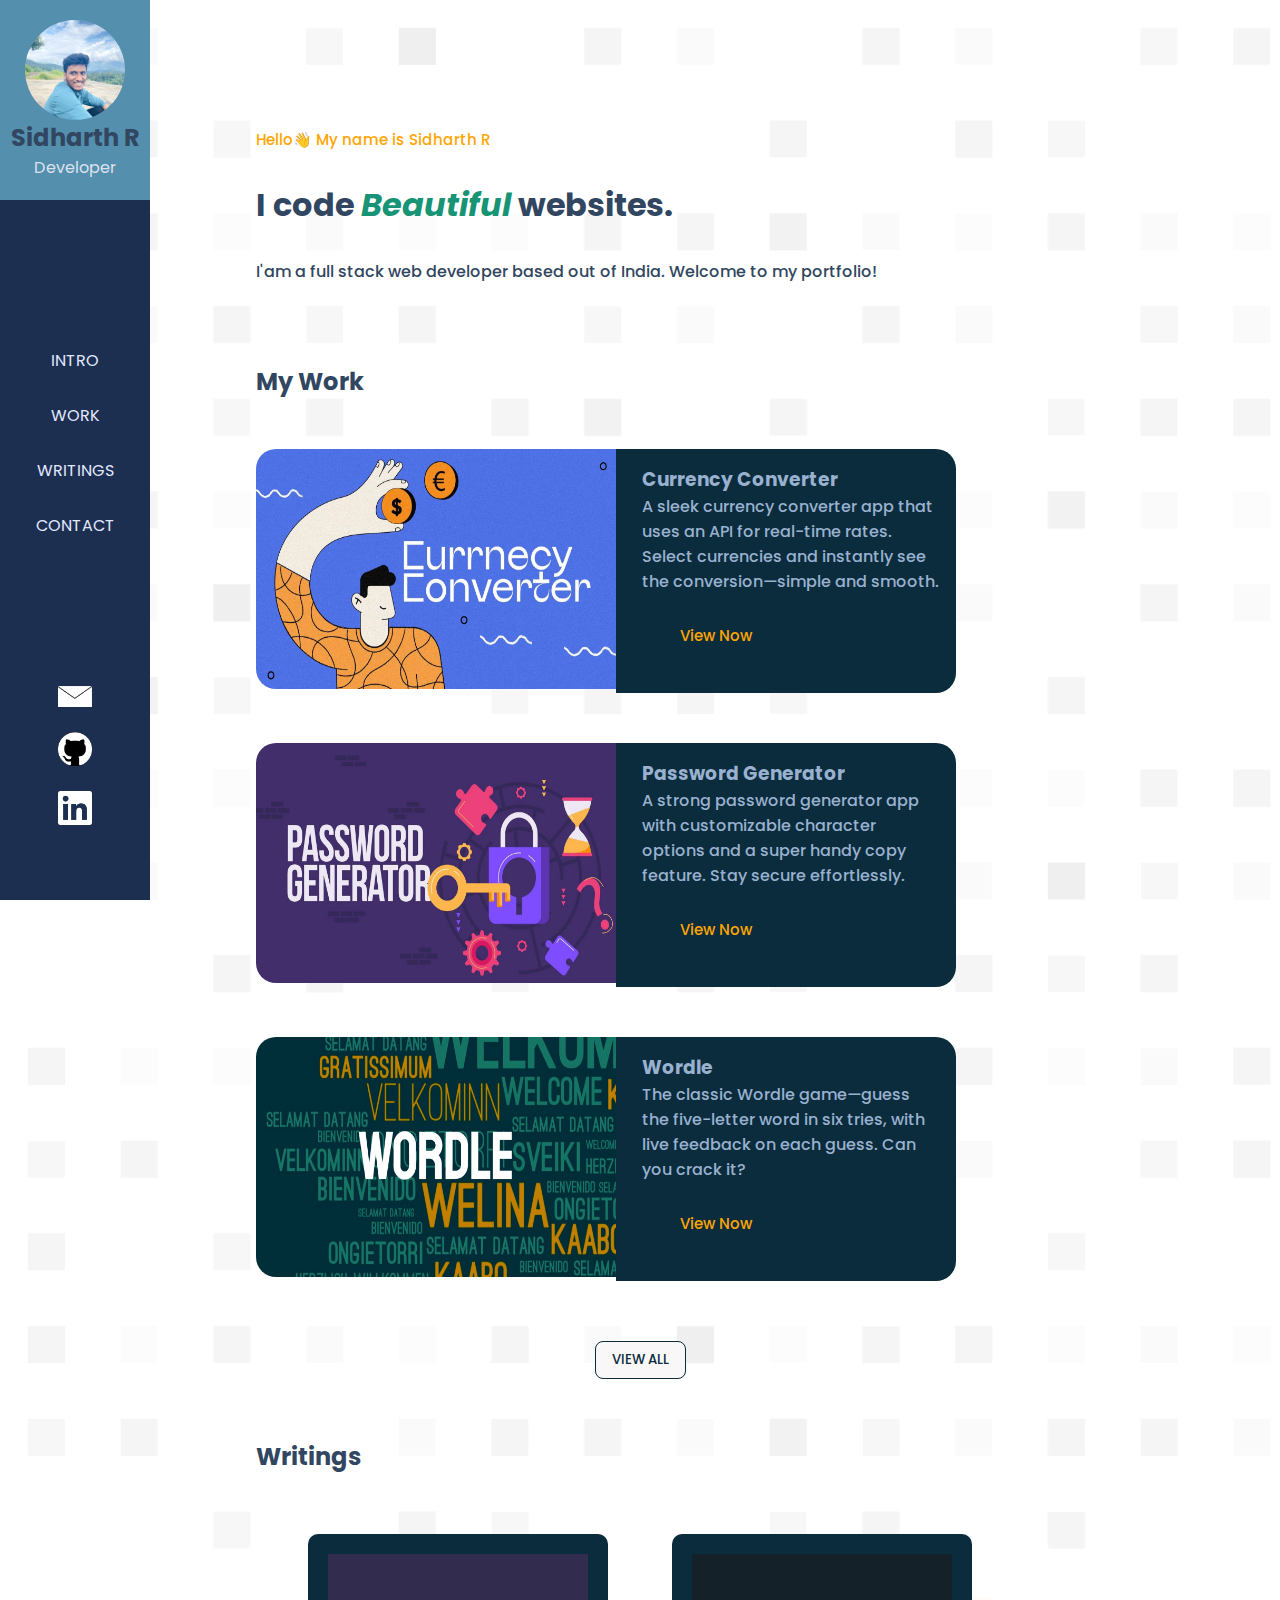
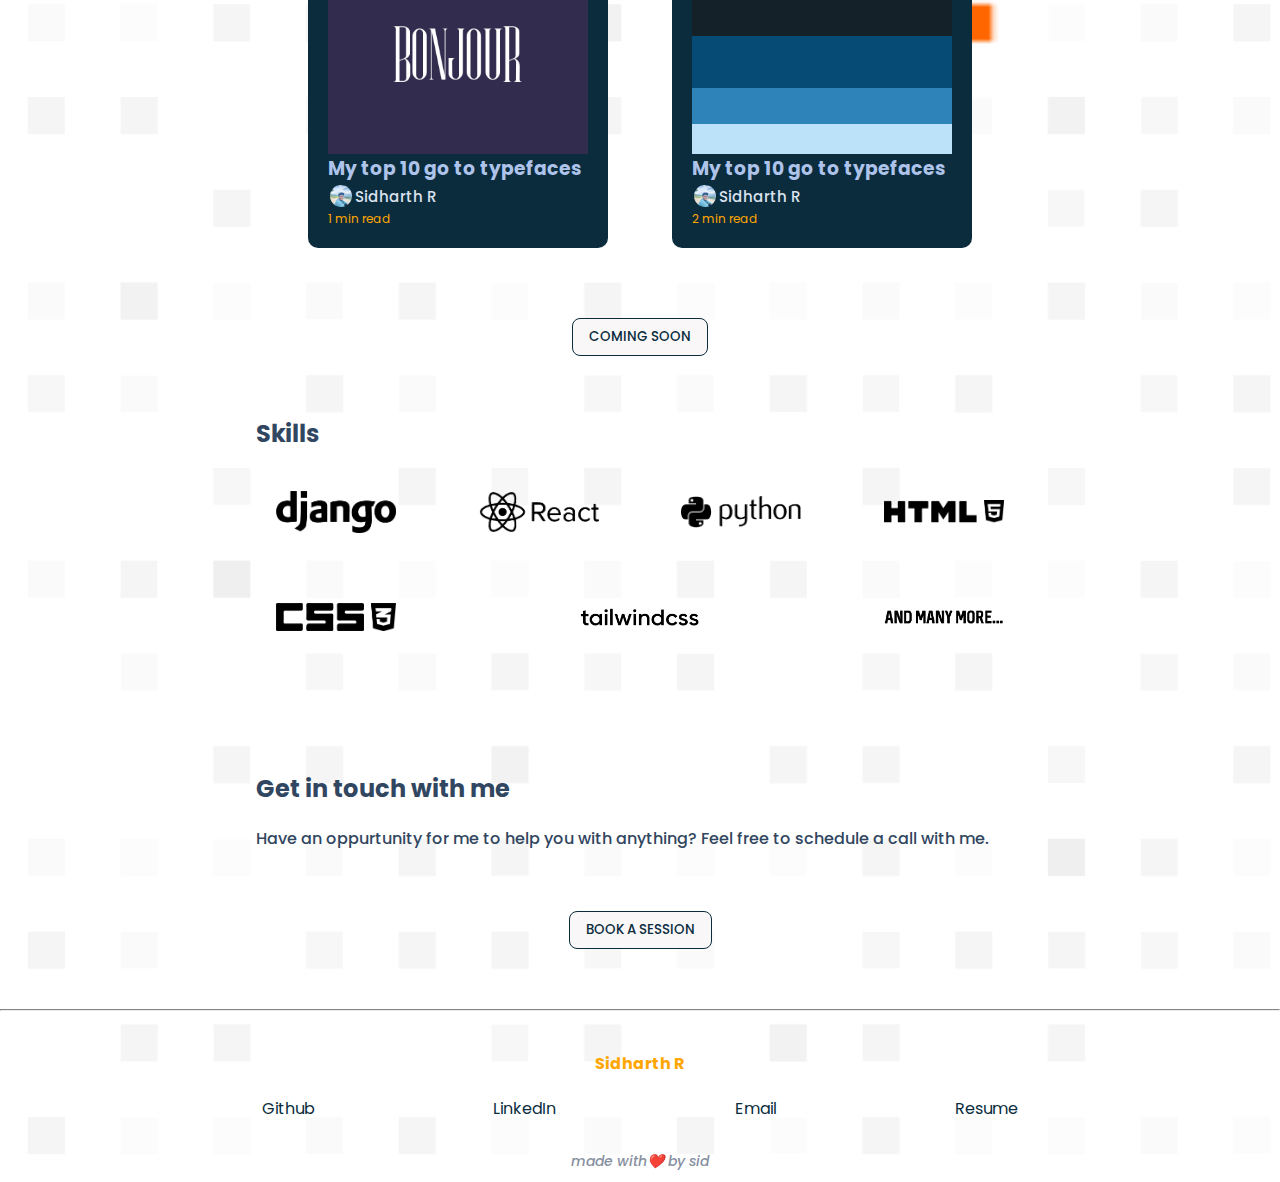
==== commit ec3afc64: "updated" ====
--- a/index.html
+++ b/index.html
@@ -136,14 +136,6 @@
 
         </div>
 
-        <div class="contact" id="contact">
-            <h2>Get in touch with me</h2>
-            <h4 class="contact-me-sub">Have an oppurtunity for me to help you with anything? Feel free to schedule a
-                call with me.</h4>
-            <div class="button">
-                <a href="mailto:sidharthr333@gmail.com"><button>BOOK A SESSION</button></a>
-            </div>
-        </div>
 
         <div class="skills" id="skills">
             <h2>Skills</h2>
@@ -159,6 +151,17 @@
                 <div class="logo-container"><img class="skill" src="/logos/many1.png"></div>
             </div>
         </div>
+
+        <div class="contact" id="contact">
+            <h2>Get in touch with me</h2>
+            <h4 class="contact-me-sub">Have an oppurtunity for me to help you with anything? Feel free to schedule a
+                call with me.</h4>
+            <div class="button">
+                <a href="mailto:sidharthr333@gmail.com"><button>BOOK A SESSION</button></a>
+            </div>
+        </div>
+
+        
 
     </div>
 
@@ -177,7 +180,7 @@
         <h4 class="footerLine">made with❤️ by sid</h4>
     </footer>
 
-    <script defer src="script.js"></script>
+    <script src="script.js"></script>
 </body>
 
 </html>--- a/resume-css.css
+++ b/resume-css.css
@@ -284,7 +284,8 @@
 }
 
 .skills {
-    margin-bottom: 20px;
+    margin-bottom: 120px;
+    margin-top: 40px;
     width: 100%;
 }
 
@@ -357,6 +358,7 @@
     color: rgb(255, 166, 0);
     text-align: center;
     padding: 20px;
+    font-size: 1em;
 
 }
 
@@ -374,7 +376,7 @@
 }
 
 .footerLine {
-    margin: 10px 0px -10px 0px;
+    margin: 30px 0px -10px 0px;
     text-align: center;
     font-size: 14px;
     color: #8790a1;
@@ -394,7 +396,7 @@
 
     .sidebar {
         transform: translateX(-100%);
-        width: 50%;
+        width: 40%;
     }
 
     .sidebar.active {
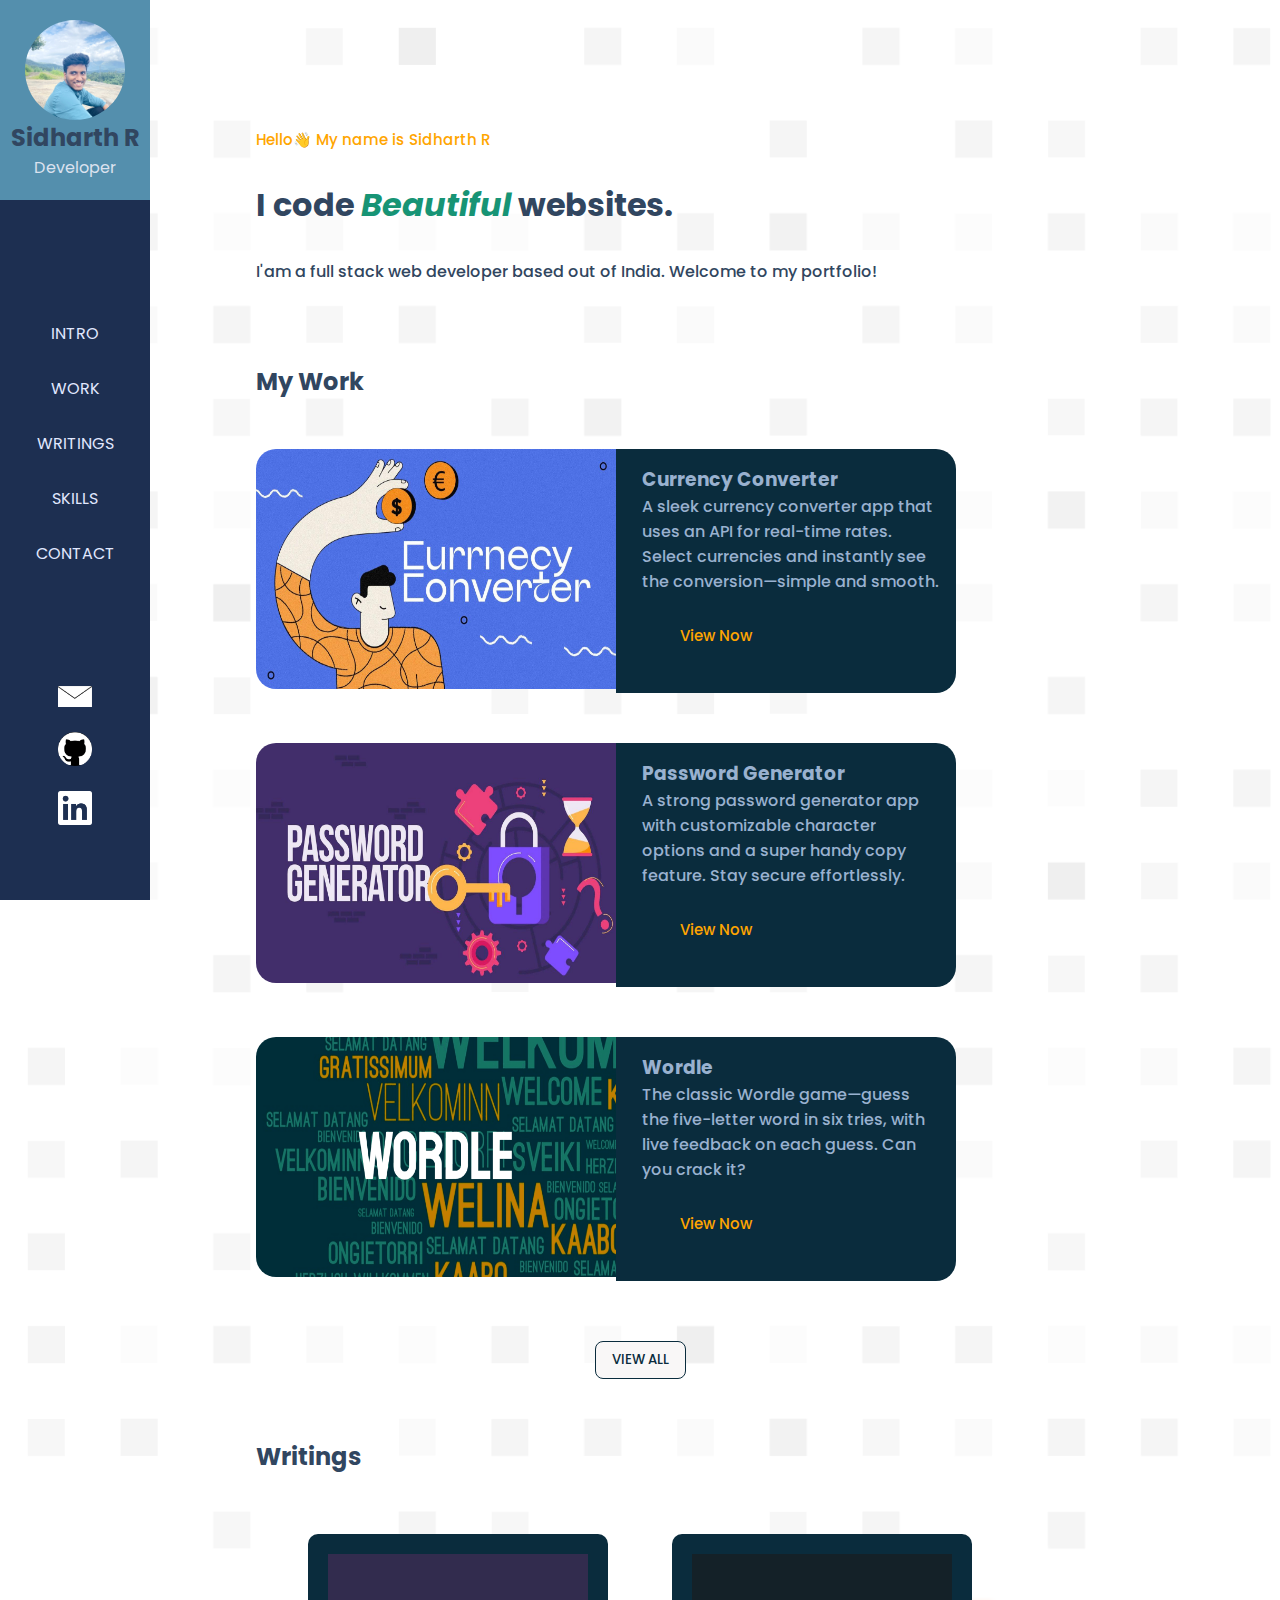
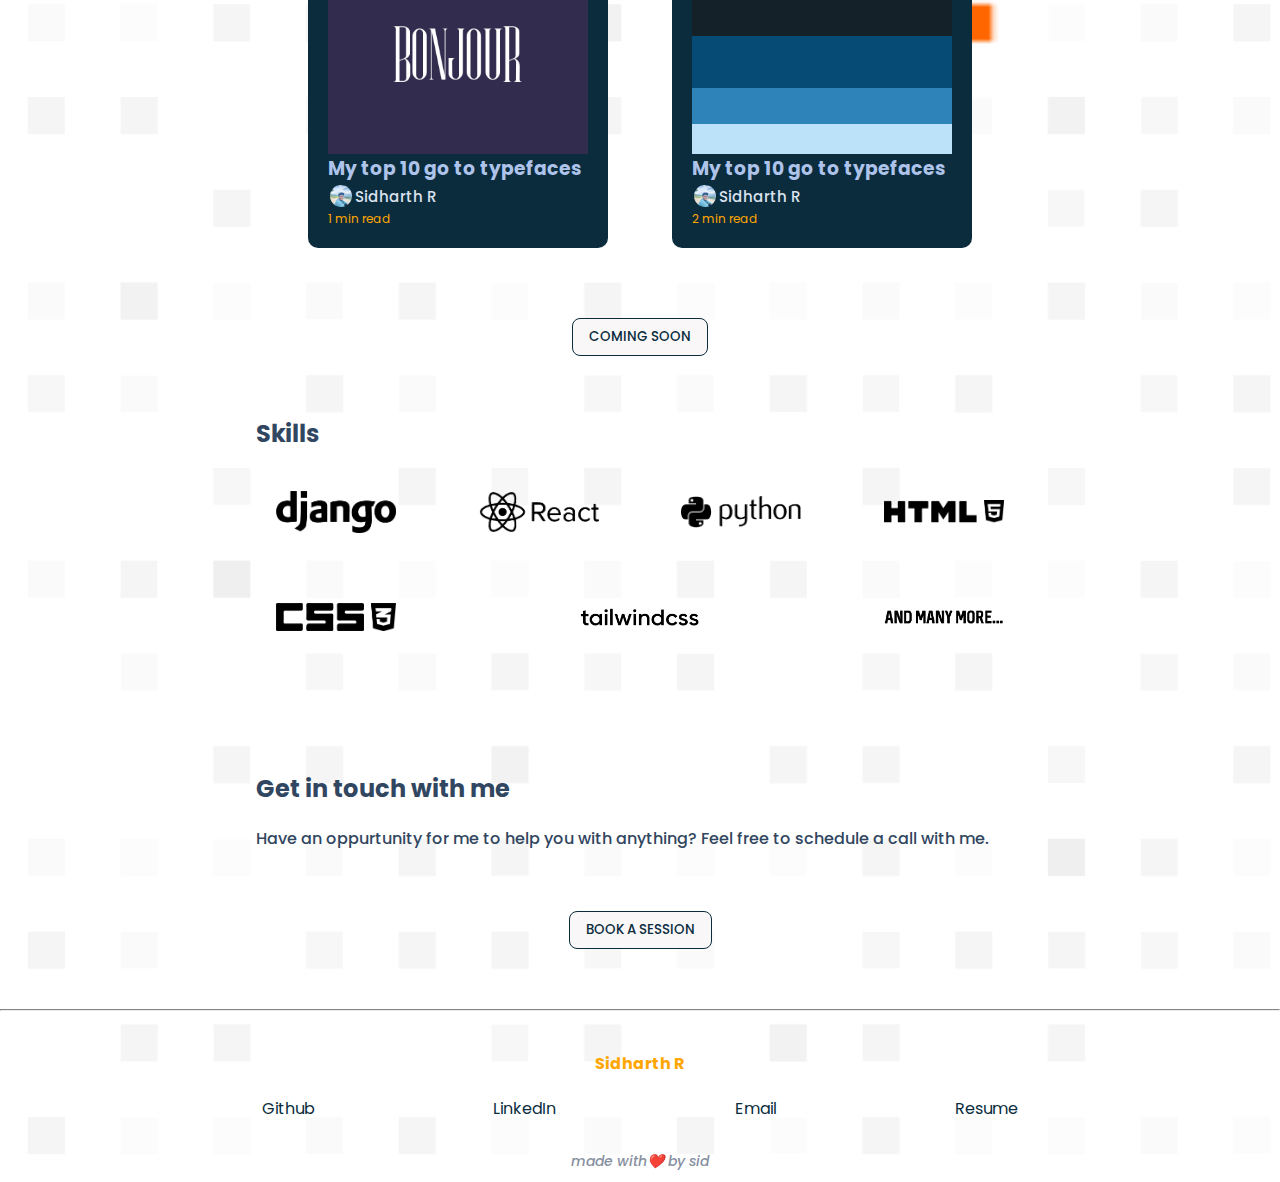
==== commit 72f49fe3: "updated" ====
--- a/index.html
+++ b/index.html
@@ -5,7 +5,7 @@
     <meta charset="UTF-8">
     <meta name="viewport" content="width=device-width, initial-scale=1.0">
     <title>My Portfolio</title>
-    <link rel="icon" type="image/x-icon" href="dp.jpg">
+    <link rel="icon" type="image/x-icon" href="images/favicon.ico">
     <link rel="stylesheet" href="resume-css.css">
     <link rel="preconnect" href="https://fonts.googleapis.com">
     <link rel="preconnect" href="https://fonts.gstatic.com" crossorigin>
@@ -32,6 +32,7 @@
                 <li><a href="#intro">INTRO</a></li>
                 <li><a href="#work">WORK</a></li>
                 <li><a href="#writings">WRITINGS</a></li>
+                <li><a href="#skills">SKILLS</a></li>
                 <li><a href="#contact">CONTACT</a></li>
             </ul>
 
